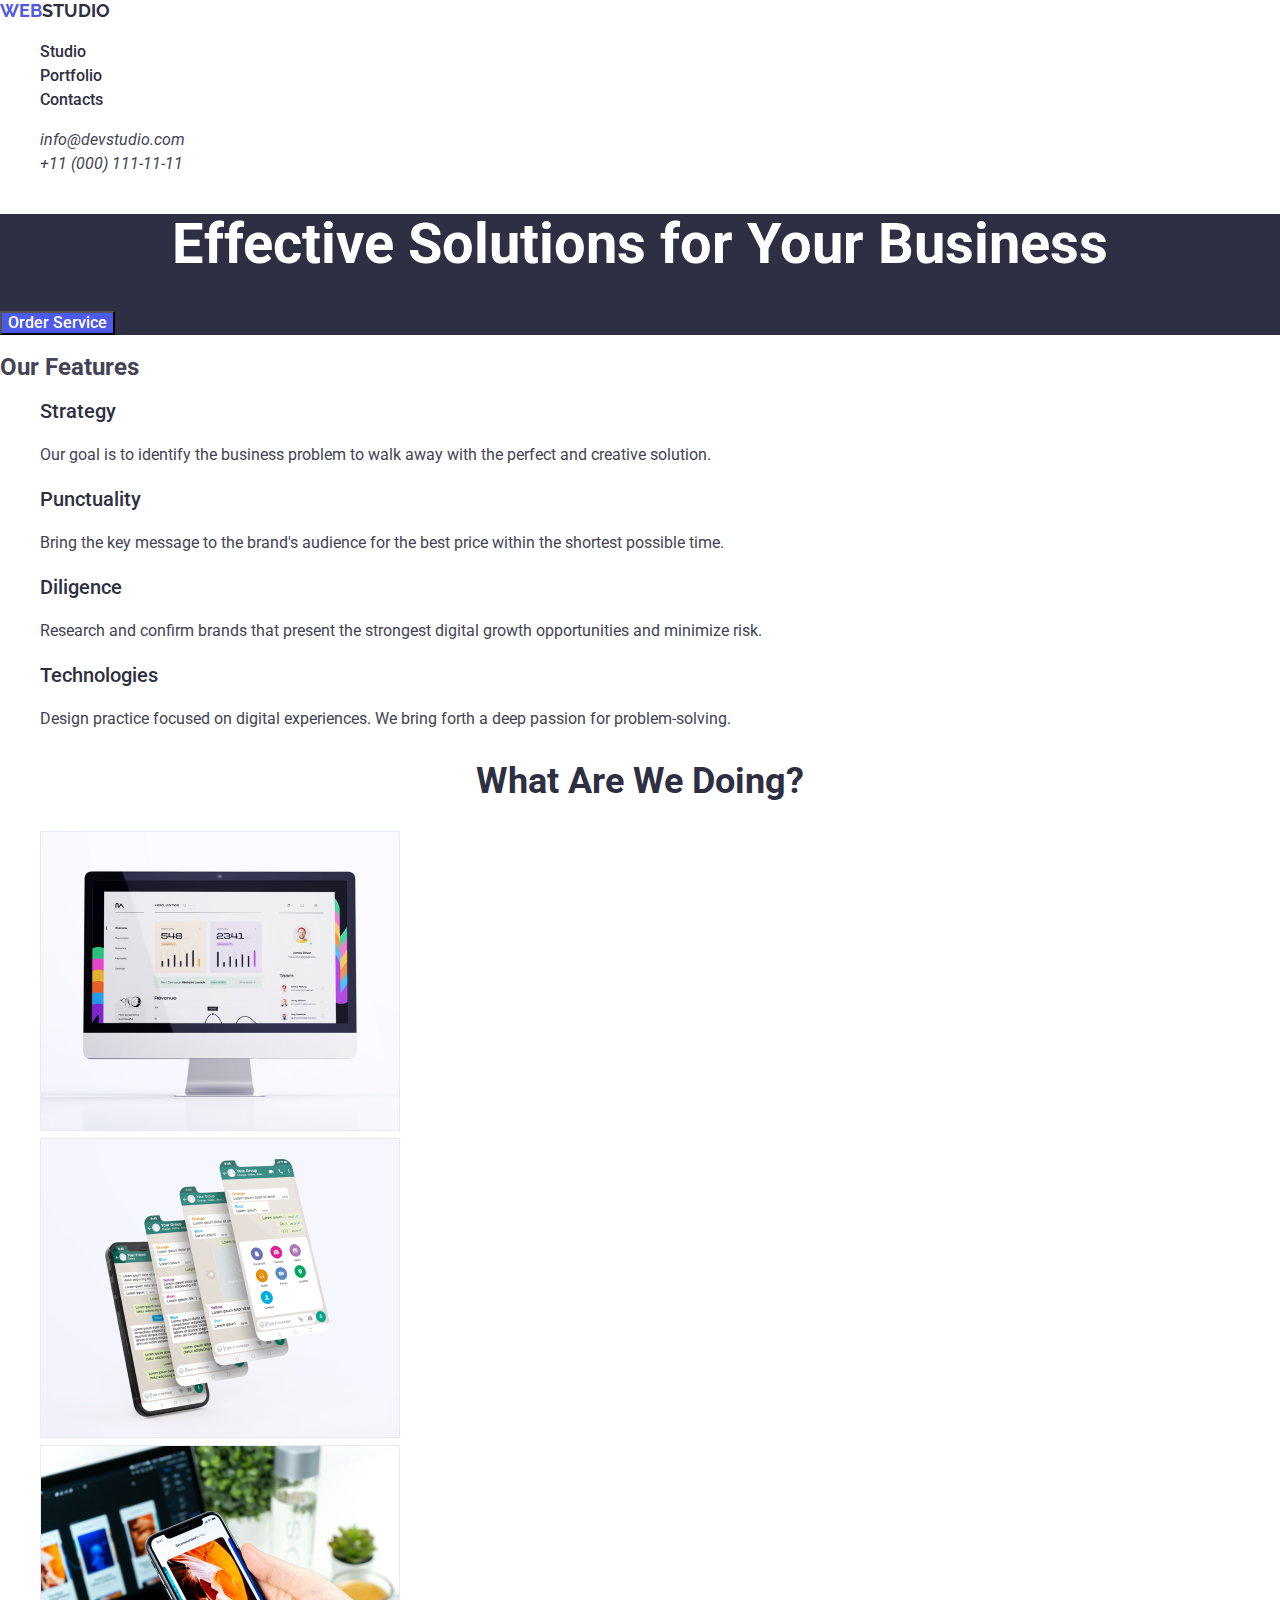
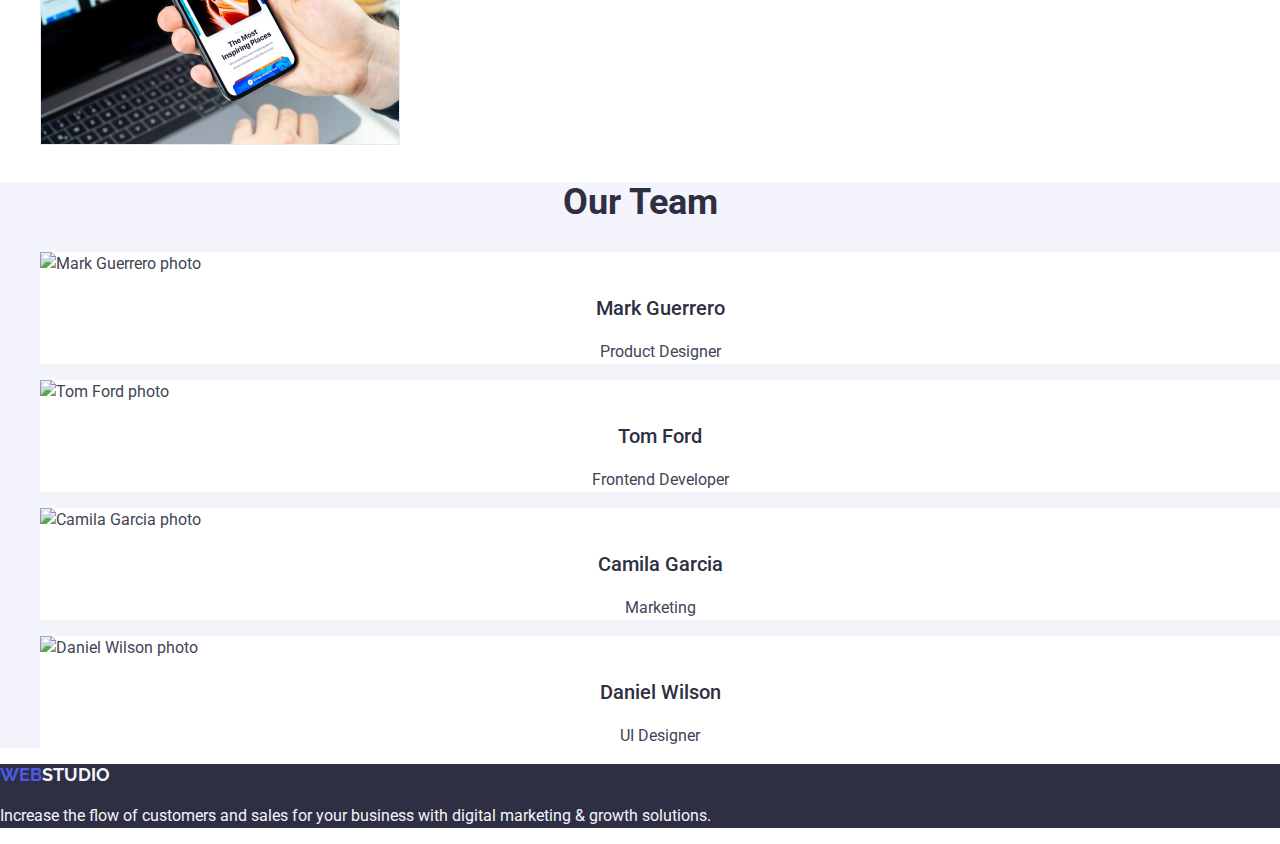
==== index.html @ 9637d83c "header edited" ====
<!DOCTYPE html>
<html lang="en">
  <head>
    <meta charset="UTF-8" />
    <meta name="viewport" content="width=device-width, initial-scale=1.0" />
    <meta name="description" content="Web studio" />
    <title>Web Studio</title>
    <link
      rel="stylesheet"
      href="https://cdnjs.cloudflare.com/ajax/libs/modern-normalize/2.0.0/modern-normalize.min.css"
    />
    <link rel="stylesheet" href="./css/styles.css" />
    <link rel="preconnect" href="https://fonts.googleapis.com" />
    <link rel="preconnect" href="https://fonts.gstatic.com" crossorigin />
    <link
      href="https://fonts.googleapis.com/css2?family=Raleway:wght@800&family=Roboto:wght@400;500;700;900&display=swap"
      rel="stylesheet"
    />
  </head>

  <body>
    <header class="header">
      <div class="container container-nav">
        <nav class="header-menu">
          <a class="logo" href="./index.html"
            ><span class="logo-web">Web</span
            ><span class="logo-studio">Studio</span></a
          >
          <ul class="nav">
            <li><a class="nav-link" href="index.html">Studio</a></li>
            <li><a class="nav-link" href="portfolio.html">Portfolio</a></li>
            <li><a class="nav-link" href="#contacts">Contacts</a></li>
          </ul>
        </nav>

        <address>
          <ul class="address">
            <li>
              <a class="address-link" href="mailto:info@devstudio.com"
                >info@devstudio.com</a
              >
            </li>
            <li>
              <a class="address-link" href="tel:+110001111111"
                >+11 (000) 111-11-11</a
              >
            </li>
          </ul>
        </address>
      </div>
    </header>

    <main>
      <section class="hero-section">
        <div class="container">
          <h1 class="title" id="studio">
            Effective Solutions for Your Business
          </h1>
          <button class="button" type="button">Order Service</button>
        </div>
      </section>

      <section class="features">
        <div class="container">
          <h2 class="visually-hidden">Our Features</h2>
          <ul>
            <li>
              <h3 class="text-title">Strategy</h3>
              <p class="text">
                Our goal is to identify the business problem to walk away with
                the perfect and creative solution.
              </p>
            </li>
            <li>
              <h3 class="text-title">Punctuality</h3>
              <p class="text">
                Bring the key message to the brand's audience for the best price
                within the shortest possible time.
              </p>
            </li>
            <li>
              <h3 class="text-title">Diligence</h3>
              <p class="text">
                Research and confirm brands that present the strongest digital
                growth opportunities and minimize risk.
              </p>
            </li>
            <li>
              <h3 class="text-title">Technologies</h3>
              <p class="text">
                Design practice focused on digital experiences. We bring forth a
                deep passion for problem-solving.
              </p>
            </li>
          </ul>
        </div>
      </section>

      <section>
        <div class="container">
          <h2 class="section-title" id="portfolio">What Are We Doing?</h2>
          <ul>
            <li>
              <img
                src="./images/section2/img1.jpg"
                alt="Computer with example of our work"
                width="360"
                height="300"
              />
            </li>
            <li>
              <img
                src="./images/section2/img2.jpg"
                alt="Phones with screenshots of conversations"
                width="360"
                height="300"
              />
            </li>
            <li>
              <img
                src="./images/section2/img3.jpg"
                alt="How the website looks on your mobile phone"
                width="360"
                height="300"
              />
            </li>
          </ul>
        </div>
      </section>

      <section class="id-section">
        <div class="container">
          <h2 class="section-title" id="contacts">Our Team</h2>
          <ul>
            <li class="team-card">
              <img
                src="./images/team/img.jpg"
                alt="Mark Guerrero photo"
                width="264"
                height="260"
              />
              <h3 class="text-title">Mark Guerrero</h3>
              <p class="text">Product Designer</p>
            </li>

            <li class="team-card">
              <img
                src="./images/team/img(1).jpg"
                alt="Tom Ford photo"
                width="264"
                height="260"
              />
              <h3 class="text-title">Tom Ford</h3>
              <p class="text">Frontend Developer</p>
            </li>

            <li class="team-card">
              <img
                src="./images/team/img(2).jpg"
                alt="Camila Garcia photo"
                width="264"
                height="260"
              />
              <h3 class="text-title">Camila Garcia</h3>
              <p class="text">Marketing</p>
            </li>

            <li class="team-card">
              <img
                src="./images/team/img(3).jpg"
                alt="Daniel Wilson photo"
                width="264"
                height="260"
              />
              <h3 class="text-title">Daniel Wilson</h3>
              <p class="text">UI Designer</p>
            </li>
          </ul>
        </div>
      </section>
    </main>

    <footer class="footer">
      <div class="container">
        <a class="logo" href="./index.html"
          ><span class="logo-web">Web</span
          ><span class="logo-studio">Studio</span></a
        >
        <p class="footer-text">
          Increase the flow of customers and sales for your business with
          digital marketing & growth solutions.
        </p>
      </div>
    </footer>
  </body>
</html>
---- css/styles.css ----
:root {
  --primary-brand: #4d5ae5;
  --pressed-state: #404bbf;
  --dark: #2e2f42;
  --success: #31d0aa;
  --body-text: #434455;
  --subtle-text: #8e8f99;
  --accent: #e7e9fc;
  --light: #f4f4fd;
  --white: #ffffff;
  --modal-background: #fcfcfc;
}

body {
  font-family: "Roboto", "Raleway", sans-serif;
  color: var(--body-text);
  background-color: var(--white);
  font-size: 16px;
  font-weight: 400;
  line-height: 24px;
  letter-spacing: 2%;
}

ul {
  list-style: none;
}

a {
  text-decoration: none;
}

.logo {
  font-family: "Raleway", sans-serif;
  font-weight: 700;
  text-decoration: none;
  text-transform: uppercase;
  font-size: 18px;
  line-height: 21px;
  letter-spacing: 3%;
  text-align: left;
}
.logo-web {
  color: var(--primary-brand);
}
.header .logo-studio {
  color: var(--dark);
}
.header .nav-link {
  font-weight: 500;
  text-align: left;
  color: var(--dark);
}

.nav-link:active {
  color: var(--pressed-state);
  text-decoration: underline;
}

.nav-link:hover,
.nav-link:focus {
  color: var(--pressed-state);
  text-decoration: underline;
}

.address-link {
  color: inherit;
}

.address-link:active {
  color: var(--pressed-state);
  text-decoration: underline;
}

.address-link:hover,
.address-link:focus {
  color: var(--pressed-state);
  text-decoration: underline;
}

.hero-section {
  background-color: var(--dark);
}

.hero-section .title {
  font-weight: 700;
  font-size: 56px;
  line-height: 60px;
  color: var(--white);
  text-align: center;
}

.hero-section .button {
  font-family: inherit;
  font-weight: 500;
  letter-spacing: 4%;
  cursor: pointer;
  text-align: center;
  color: var(--white);
  background-color: var(--primary-brand);
}
.hero-section .button:hover,
.hero-section .button:focus {
  background-color: var(--pressed-state);
}

.text-title {
  font-weight: 500;
  font-size: 20px;
  color: var(--dark);
}

.text {
  color: var(--body-text);
}
.features .text-title {
  text-align: left;
}
.features .text {
  text-align: left;
}

.section-title {
  color: var(--dark);
  font-weight: 700;
  font-size: 36px;
  line-height: 40px;
  text-align: center;
}

.id-section {
  background-color: var(--light);
}

.team-card {
  background-color: var(--white);
}

.team-card .text-title {
  text-align: center;
}
.team-card .text {
  text-align: center;
}

.footer {
  background-color: var(--dark);
}

.footer .logo-studio {
  color: var(--light);
}

.footer-text {
  text-align: left;
  color: var(--light);
}

.filter-button {
  font-family: inherit;
  font-weight: 500;
  color: var(--primary-brand);
  background-color: var(--light);
  letter-spacing: 4%;
  text-align: center;
  cursor: pointer;
}

.filter-button:active {
  color: var(--white);
  background-color: var(--pressed-state);
}

.filter-button:focus,
.filter-button:hover {
  color: var(--white);
  background-color: var(--pressed-state);
}

.project-card .text-title,
.project-card .text {
  text-align: left;
}
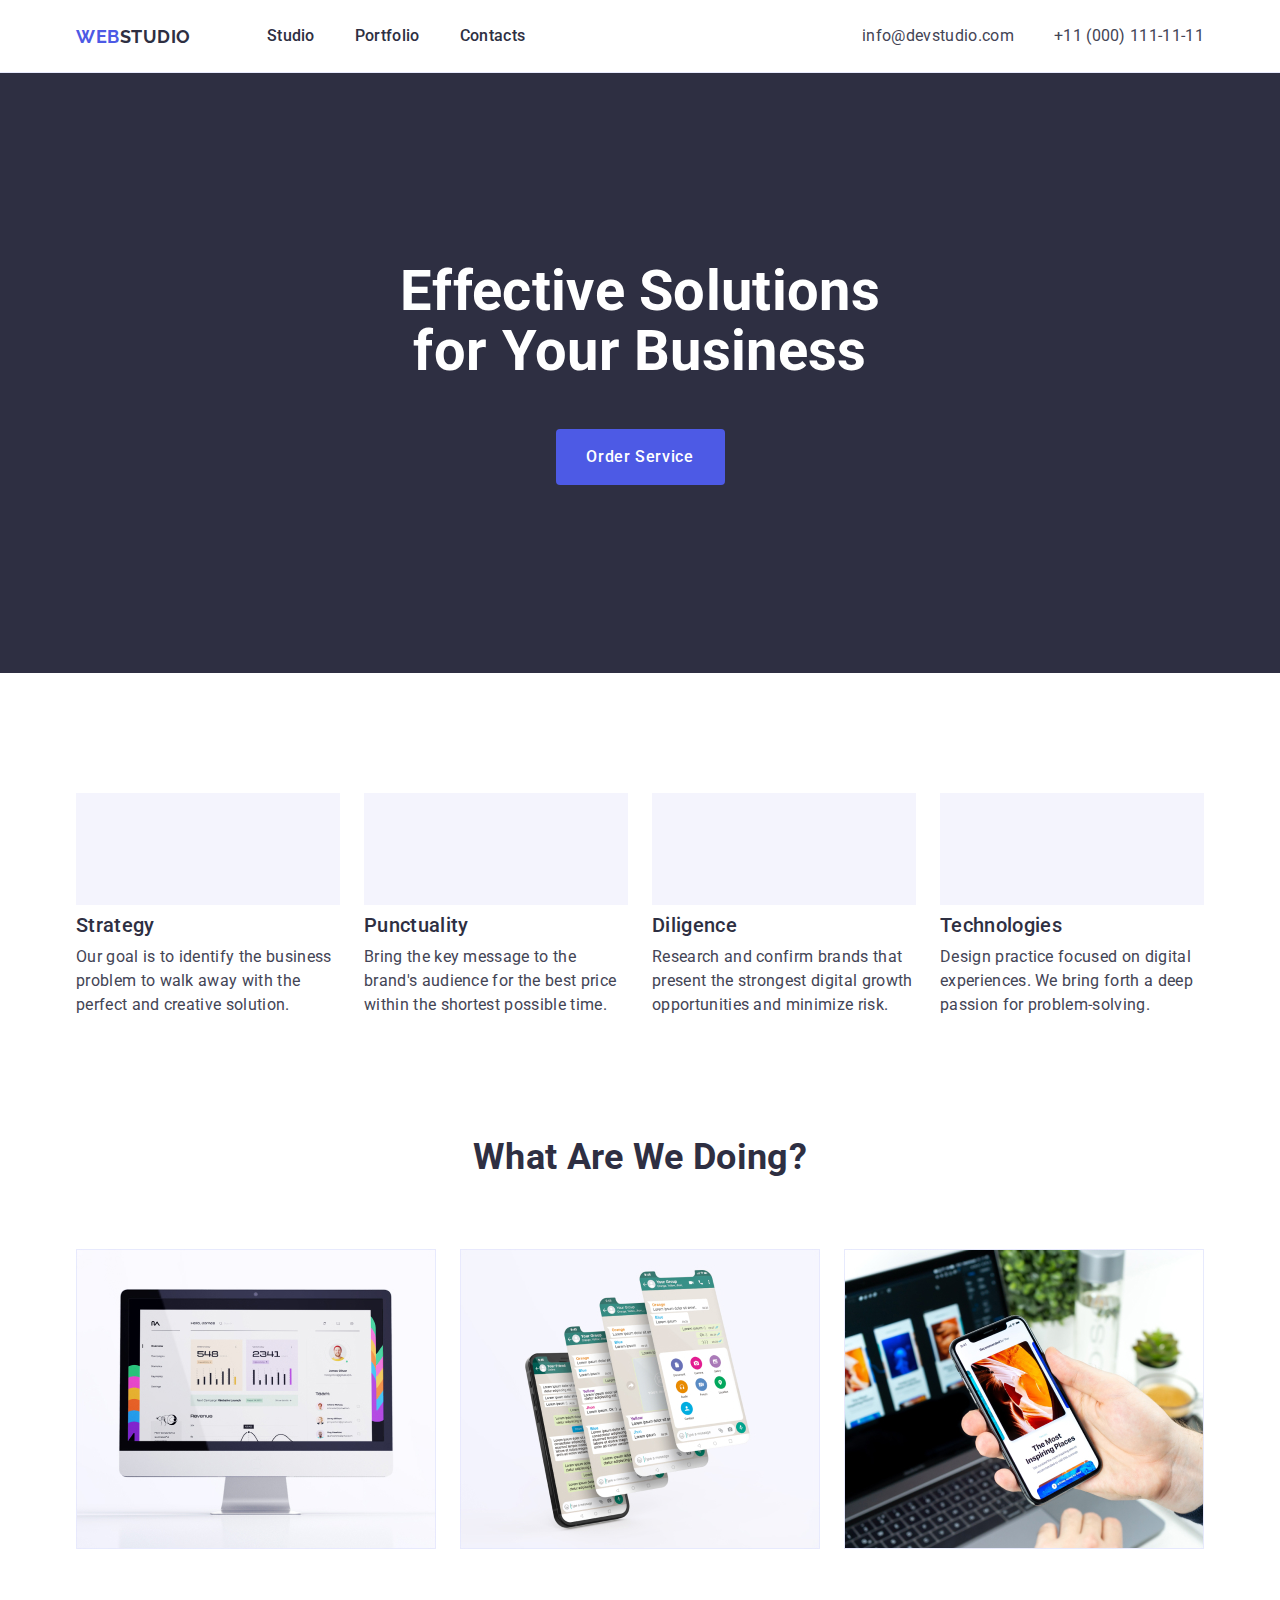
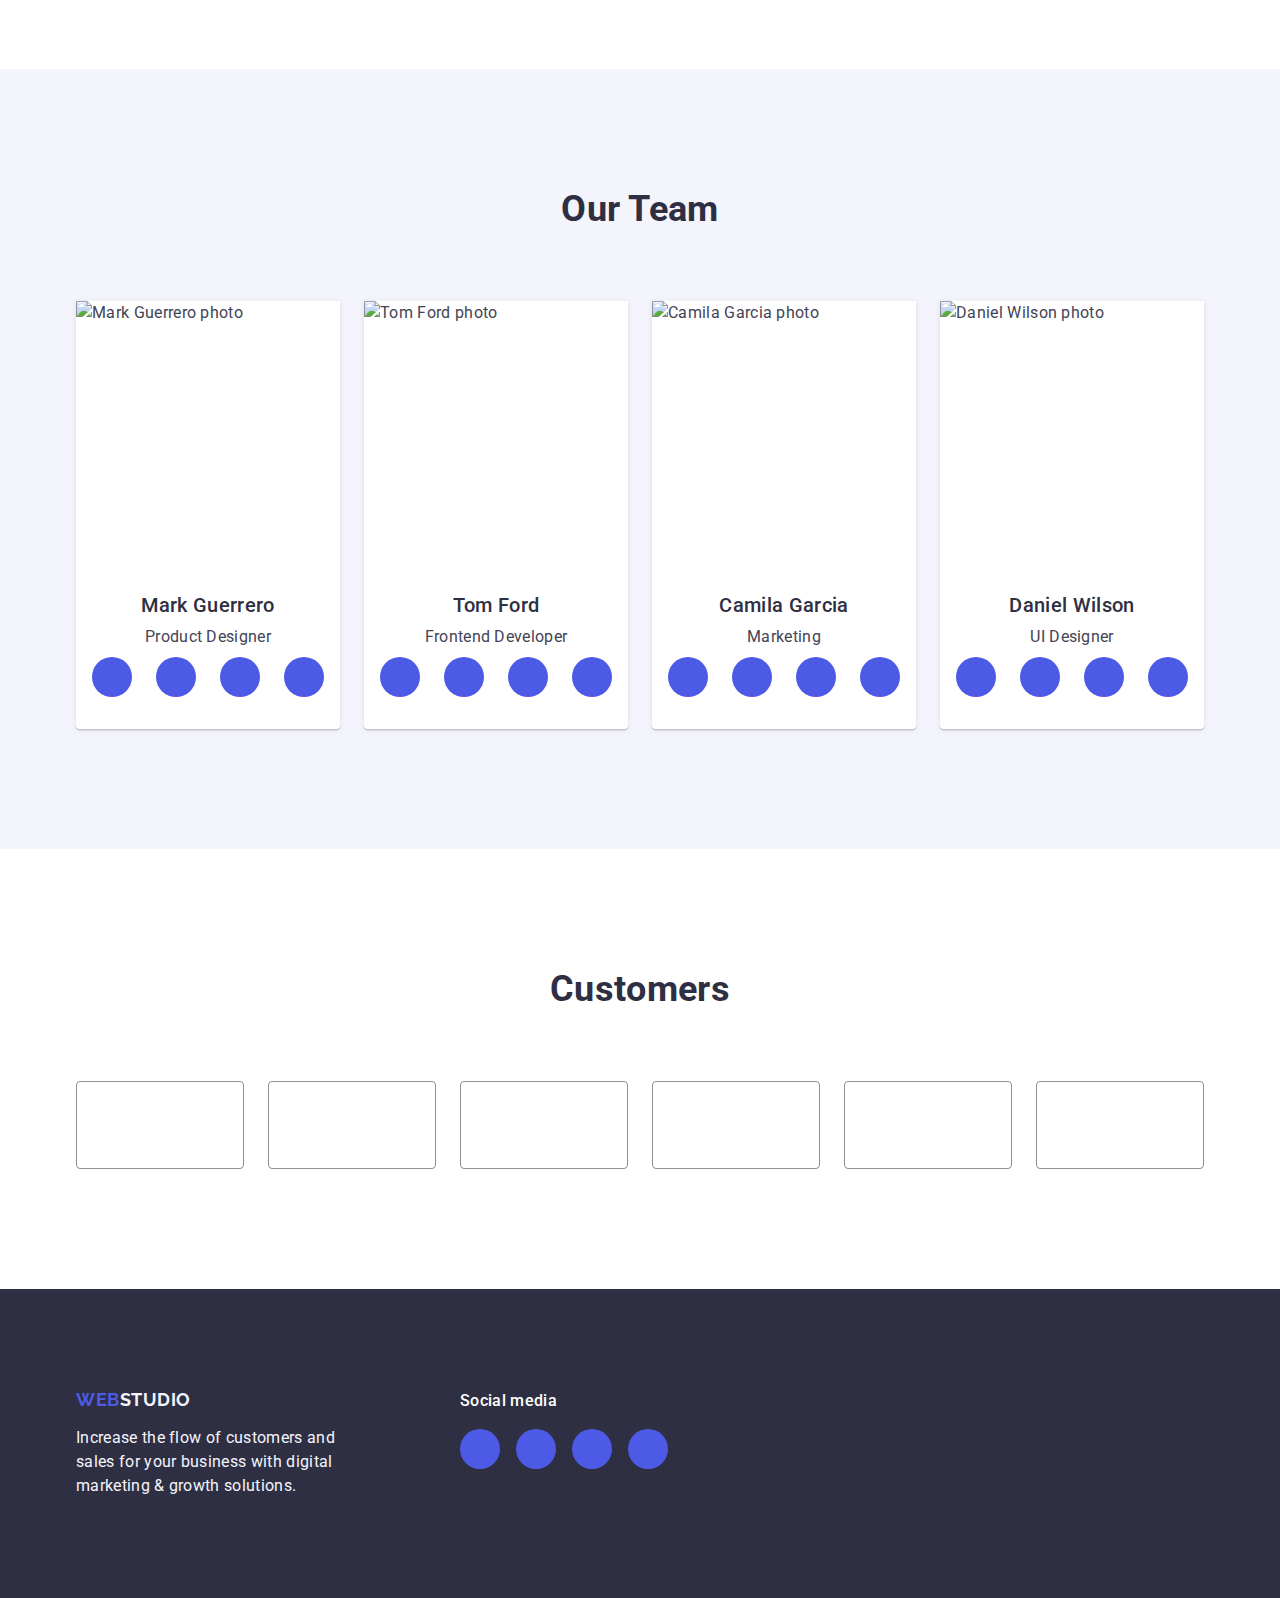
==== commit 6b4b2455: "customers section" ====
--- a/index.html
+++ b/index.html
@@ -63,29 +63,49 @@
       <section class="features">
         <div class="container">
           <h2 class="visually-hidden">Our Features</h2>
-          <ul>
-            <li>
+          <ul class="features-list">
+            <li class="features-item">
+              <div class="features-wrapper">
+                <svg class="features-icons" width="64" height="64">
+                  <use href="./images/icons.svg#icon-antenna"></use>
+                </svg>
+              </div>
               <h3 class="text-title">Strategy</h3>
               <p class="text">
                 Our goal is to identify the business problem to walk away with
                 the perfect and creative solution.
               </p>
             </li>
-            <li>
+            <li class="features-item">
+              <div class="features-wrapper">
+                <svg class="features-icons" width="64" height="64">
+                  <use href="./images/icons.svg#icon-astronaut"></use>
+                </svg>
+              </div>
               <h3 class="text-title">Punctuality</h3>
               <p class="text">
                 Bring the key message to the brand's audience for the best price
                 within the shortest possible time.
               </p>
             </li>
-            <li>
+            <li class="features-item">
+              <div class="features-wrapper">
+                <svg class="features-icons" width="64" height="64">
+                  <use href="./images/icons.svg#icon-clock"></use>
+                </svg>
+              </div>
               <h3 class="text-title">Diligence</h3>
               <p class="text">
                 Research and confirm brands that present the strongest digital
                 growth opportunities and minimize risk.
               </p>
             </li>
-            <li>
+            <li class="features-item">
+              <div class="features-wrapper">
+                <svg class="features-icons" width="64" height="64">
+                  <use href="./images/icons.svg#icon-diagram"></use>
+                </svg>
+              </div>
               <h3 class="text-title">Technologies</h3>
               <p class="text">
                 Design practice focused on digital experiences. We bring forth a
@@ -96,10 +116,10 @@
         </div>
       </section>
 
-      <section>
+      <section class="works-section">
         <div class="container">
-          <h2 class="section-title" id="portfolio">What Are We Doing?</h2>
-          <ul>
+          <h2 class="section-title">What Are We Doing?</h2>
+          <ul class="works-list">
             <li>
               <img
                 src="./images/section2/img1.jpg"
@@ -131,7 +151,7 @@
       <section class="id-section">
         <div class="container">
           <h2 class="section-title" id="contacts">Our Team</h2>
-          <ul>
+          <ul class="team-list">
             <li class="team-card">
               <img
                 src="./images/team/img.jpg"
@@ -139,8 +159,64 @@
                 width="264"
                 height="260"
               />
-              <h3 class="text-title">Mark Guerrero</h3>
-              <p class="text">Product Designer</p>
+              <div class="card-text">
+                <h3 class="text-title">Mark Guerrero</h3>
+                <p class="text">Product Designer</p>
+                <ul class="team-list-icons">
+                  <li>
+                    <a
+                      class="team-links"
+                      href="https://instagram.com"
+                      target="_blank"
+                      rel="noopener noreferrer"
+                      aria-label="Link to instagram.com"
+                    >
+                      <svg class="team-icons" width="16" height="16">
+                        <use href="./images/icons.svg#icon-instagram"></use>
+                      </svg>
+                    </a>
+                  </li>
+                  <li>
+                    <a
+                      class="team-links"
+                      href="https://twitter.com"
+                      target="_blank"
+                      rel="noopener noreferrer"
+                      aria-label="Link to twitter.com"
+                    >
+                      <svg class="team-icons" width="16" height="16">
+                        <use href="./images/icons.svg#icon-twitter"></use>
+                      </svg>
+                    </a>
+                  </li>
+                  <li>
+                    <a
+                      class="team-links"
+                      href="https://facebook.com"
+                      target="_blank"
+                      rel="noopener noreferrer"
+                      aria-label="Link to facebook.com"
+                    >
+                      <svg class="team-icons" width="16" height="16">
+                        <use href="./images/icons.svg#icon-facebook"></use>
+                      </svg>
+                    </a>
+                  </li>
+                  <li>
+                    <a
+                      class="team-links"
+                      href="https://www.linkedin.com"
+                      target="_blank"
+                      rel="noopener noreferrer"
+                      aria-label="Link to linkedin.com"
+                    >
+                      <svg class="team-icons" width="16" height="16">
+                        <use href="./images/icons.svg#icon-linkedin"></use>
+                      </svg>
+                    </a>
+                  </li>
+                </ul>
+              </div>
             </li>
 
             <li class="team-card">
@@ -150,8 +226,64 @@
                 width="264"
                 height="260"
               />
-              <h3 class="text-title">Tom Ford</h3>
-              <p class="text">Frontend Developer</p>
+              <div class="card-text">
+                <h3 class="text-title">Tom Ford</h3>
+                <p class="text">Frontend Developer</p>
+                <ul class="team-list-icons">
+                  <li>
+                    <a
+                      class="team-links"
+                      href="https://instagram.com"
+                      target="_blank"
+                      rel="noopener noreferrer"
+                      aria-label="Link to instagram.com"
+                    >
+                      <svg class="team-icons" width="16" height="16">
+                        <use href="./images/icons.svg#icon-instagram"></use>
+                      </svg>
+                    </a>
+                  </li>
+                  <li>
+                    <a
+                      class="team-links"
+                      href="https://twitter.com"
+                      target="_blank"
+                      rel="noopener noreferrer"
+                      aria-label="Link to twitter.com"
+                    >
+                      <svg class="team-icons" width="16" height="16">
+                        <use href="./images/icons.svg#icon-twitter"></use>
+                      </svg>
+                    </a>
+                  </li>
+                  <li>
+                    <a
+                      class="team-links"
+                      href="https://facebook.com"
+                      target="_blank"
+                      rel="noopener noreferrer"
+                      aria-label="Link to facebook.com"
+                    >
+                      <svg class="team-icons" width="16" height="16">
+                        <use href="./images/icons.svg#icon-facebook"></use>
+                      </svg>
+                    </a>
+                  </li>
+                  <li>
+                    <a
+                      class="team-links"
+                      href="https://www.linkedin.com"
+                      target="_blank"
+                      rel="noopener noreferrer"
+                      aria-label="Link to linkedin.com"
+                    >
+                      <svg class="team-icons" width="16" height="16">
+                        <use href="./images/icons.svg#icon-linkedin"></use>
+                      </svg>
+                    </a>
+                  </li>
+                </ul>
+              </div>
             </li>
 
             <li class="team-card">
@@ -161,8 +293,64 @@
                 width="264"
                 height="260"
               />
-              <h3 class="text-title">Camila Garcia</h3>
-              <p class="text">Marketing</p>
+              <div class="card-text">
+                <h3 class="text-title">Camila Garcia</h3>
+                <p class="text">Marketing</p>
+                <ul class="team-list-icons">
+                  <li>
+                    <a
+                      class="team-links"
+                      href="https://instagram.com"
+                      target="_blank"
+                      rel="noopener noreferrer"
+                      aria-label="Link to instagram.com"
+                    >
+                      <svg class="team-icons" width="16" height="16">
+                        <use href="./images/icons.svg#icon-instagram"></use>
+                      </svg>
+                    </a>
+                  </li>
+                  <li>
+                    <a
+                      class="team-links"
+                      href="https://twitter.com"
+                      target="_blank"
+                      rel="noopener noreferrer"
+                      aria-label="Link to twitter.com"
+                    >
+                      <svg class="team-icons" width="16" height="16">
+                        <use href="./images/icons.svg#icon-twitter"></use>
+                      </svg>
+                    </a>
+                  </li>
+                  <li>
+                    <a
+                      class="team-links"
+                      href="https://facebook.com"
+                      target="_blank"
+                      rel="noopener noreferrer"
+                      aria-label="Link to facebook.com"
+                    >
+                      <svg class="team-icons" width="16" height="16">
+                        <use href="./images/icons.svg#icon-facebook"></use>
+                      </svg>
+                    </a>
+                  </li>
+                  <li>
+                    <a
+                      class="team-links"
+                      href="https://www.linkedin.com"
+                      target="_blank"
+                      rel="noopener noreferrer"
+                      aria-label="Link to linkedin.com"
+                    >
+                      <svg class="team-icons" width="16" height="16">
+                        <use href="./images/icons.svg#icon-linkedin"></use>
+                      </svg>
+                    </a>
+                  </li>
+                </ul>
+              </div>
             </li>
 
             <li class="team-card">
@@ -172,8 +360,114 @@
                 width="264"
                 height="260"
               />
-              <h3 class="text-title">Daniel Wilson</h3>
-              <p class="text">UI Designer</p>
+              <div class="card-text">
+                <h3 class="text-title">Daniel Wilson</h3>
+                <p class="text">UI Designer</p>
+                <ul class="team-list-icons">
+                  <li>
+                    <a
+                      class="team-links"
+                      href="https://instagram.com"
+                      target="_blank"
+                      rel="noopener noreferrer"
+                      aria-label="Link to instagram.com"
+                    >
+                      <svg class="team-icons" width="16" height="16">
+                        <use href="./images/icons.svg#icon-instagram"></use>
+                      </svg>
+                    </a>
+                  </li>
+                  <li>
+                    <a
+                      class="team-links"
+                      href="https://twitter.com"
+                      target="_blank"
+                      rel="noopener noreferrer"
+                      aria-label="Link to twitter.com"
+                    >
+                      <svg class="team-icons" width="16" height="16">
+                        <use href="./images/icons.svg#icon-twitter"></use>
+                      </svg>
+                    </a>
+                  </li>
+                  <li>
+                    <a
+                      class="team-links"
+                      href="https://facebook.com"
+                      target="_blank"
+                      rel="noopener noreferrer"
+                      aria-label="Link to facebook.com"
+                    >
+                      <svg class="team-icons" width="16" height="16">
+                        <use href="./images/icons.svg#icon-facebook"></use>
+                      </svg>
+                    </a>
+                  </li>
+                  <li>
+                    <a
+                      class="team-links"
+                      href="https://www.linkedin.com"
+                      target="_blank"
+                      rel="noopener noreferrer"
+                      aria-label="Link to linkedin.com"
+                    >
+                      <svg class="team-icons" width="16" height="16">
+                        <use href="./images/icons.svg#icon-linkedin"></use>
+                      </svg>
+                    </a>
+                  </li>
+                </ul>
+              </div>
+            </li>
+          </ul>
+        </div>
+      </section>
+
+      <section class="customers">
+        <div class="container">
+          <h2 class="customers-title">Customers</h2>
+          <ul class="customers-list">
+            <li>
+              <a class="customers-wrapper" href="">
+                <svg class="customers-icons" width="104" height="56">
+                  <use href="./images/icons.svg#icon-Logo"></use>
+                </svg>
+              </a>
+            </li>
+            <li>
+              <a class="customers-wrapper" href="">
+                <svg class="customers-icons" width="104" height="56">
+                  <use href="./images/icons.svg#icon-Logo-1"></use>
+                </svg>
+              </a>
+            </li>
+            <li>
+              <a class="customers-wrapper" href="">
+                <svg class="customers-icons" width="104" height="56">
+                  <use href="./images/icons.svg#icon-Logo-2"></use>
+                </svg>
+              </a>
+            </li>
+            <li>
+              <a class="customers-wrapper" href="">
+                <svg class="customers-icons" width="104" height="56">
+                  <use href="./images/icons.svg#icon-Logo-3"></use>
+                </svg>
+              </a>
+            </li>
+            <li>
+              <a class="customers-wrapper" href="">
+                <svg class="customers-icons" width="104" height="56">
+                  <use href="./images/icons.svg#icon-Logo-4"></use>
+                </svg>
+              </a>
+            </li>
+            <li>
+              <a class="customers-wrapper" href="">
+                <svg class="customers-icons" width="104" height="56">
+                  <use href="./images/icons.svg#icon-Logo-5"></use>
+                </svg>
+              </a>
             </li>
           </ul>
         </div>
@@ -182,14 +476,73 @@
 
     <footer class="footer">
       <div class="container">
-        <a class="logo" href="./index.html"
-          ><span class="logo-web">Web</span
-          ><span class="logo-studio">Studio</span></a
-        >
-        <p class="footer-text">
-          Increase the flow of customers and sales for your business with
-          digital marketing & growth solutions.
-        </p>
+        <div class="footer-logo-part">
+          <a class="logo" href="./index.html"
+            ><span class="logo-web">Web</span
+            ><span class="logo-studio">Studio</span></a
+          >
+          <p class="footer-text">
+            Increase the flow of customers and sales for your business with
+            digital marketing & growth solutions.
+          </p>
+        </div>
+        <div class="footer-socials">
+          <p>Social media</p>
+          <ul class="footer-list-icons">
+            <li>
+              <a
+                class="footer-link"
+                href="https://instagram.com"
+                target="_blank"
+                rel="noopener noreferrer"
+                aria-label="Link to instagram.com"
+              >
+                <svg class="footer-icons" width="24" height="24">
+                  <use href="./images/icons.svg#icon-instagram"></use>
+                </svg>
+              </a>
+            </li>
+            <li>
+              <a
+                class="footer-link"
+                href="https://twitter.com"
+                target="_blank"
+                rel="noopener noreferrer"
+                aria-label="Link to twitter.com"
+              >
+                <svg class="footer-icons" width="24" height="24">
+                  <use href="./images/icons.svg#icon-twitter"></use>
+                </svg>
+              </a>
+            </li>
+            <li>
+              <a
+                class="footer-link"
+                href="https://facebook.com"
+                target="_blank"
+                rel="noopener noreferrer"
+                aria-label="Link to facebook.com"
+              >
+                <svg class="footer-icons" width="24" height="24">
+                  <use href="./images/icons.svg#icon-facebook"></use>
+                </svg>
+              </a>
+            </li>
+            <li>
+              <a
+                class="footer-link"
+                href="https://www.linkedin.com"
+                target="_blank"
+                rel="noopener noreferrer"
+                aria-label="Link to linkedin.com"
+              >
+                <svg class="footer-icons" width="24" height="24">
+                  <use href="./images/icons.svg#icon-linkedin"></use>
+                </svg>
+              </a>
+            </li>
+          </ul>
+        </div>
       </div>
     </footer>
   </body>
--- a/css/styles.css
+++ b/css/styles.css
@@ -18,15 +18,65 @@
   font-size: 16px;
   font-weight: 400;
   line-height: 24px;
-  letter-spacing: 2%;
+  letter-spacing: 0.02em;
 }
 
 ul {
   list-style: none;
+  margin: 0;
+  padding: 0;
+}
+
+h1,
+h2,
+h3,
+h4,
+h5,
+h6,
+p {
+  margin: 0;
 }
 
 a {
   text-decoration: none;
+}
+
+img {
+  display: block;
+  max-width: 100%;
+  height: auto;
+}
+
+.container {
+  max-width: 1158px;
+  padding-left: 15px;
+  padding-right: 15px;
+  margin-left: auto;
+  margin-right: auto;
+}
+
+.visually-hidden {
+  position: absolute;
+  width: 1px;
+  height: 1px;
+  margin: -1px;
+  border: 0;
+  padding: 0;
+  white-space: nowrap;
+  clip-path: inset(100%);
+  clip: rect(0 0 0 0);
+  overflow: hidden;
+}
+
+.header {
+  border-bottom: 1px solid #e7e9fc;
+}
+
+.header .logo {
+  display: flex;
+  align-items: center;
+  flex-basis: 115px;
+  margin-right: 76px;
 }
 
 .logo {
@@ -36,19 +86,35 @@
   text-transform: uppercase;
   font-size: 18px;
   line-height: 21px;
-  letter-spacing: 3%;
+  letter-spacing: 0.03em;
   text-align: left;
 }
+
 .logo-web {
   color: var(--primary-brand);
 }
+
 .header .logo-studio {
   color: var(--dark);
 }
+
+.header-menu {
+  display: flex;
+}
+
+.header .nav {
+  display: flex;
+  justify-content: space-between;
+  align-items: center;
+  gap: 40px;
+}
+
 .header .nav-link {
   font-weight: 500;
   text-align: left;
   color: var(--dark);
+  padding-top: 24px;
+  padding-bottom: 24px;
 }
 
 .nav-link:active {
@@ -62,8 +128,16 @@
   text-decoration: underline;
 }
 
+.address {
+  display: flex;
+  gap: 40px;
+  align-items: center;
+  padding-top: 24px;
+  padding-bottom: 24px;
+}
 .address-link {
   color: inherit;
+  font-style: normal;
 }
 
 .address-link:active {
@@ -77,8 +151,21 @@
   text-decoration: underline;
 }
 
+.container-nav {
+  display: flex;
+  justify-content: space-between;
+  align-items: center;
+}
+
 .hero-section {
   background-color: var(--dark);
+  background-image: linear-gradient(
+      rgba(46, 47, 66, 0.7),
+      rgba(46, 47, 66, 0.7)
+    ),
+    url(/images/hero-bg.jpg);
+  padding-top: 188px;
+  padding-bottom: 188px;
 }
 
 .hero-section .title {
@@ -87,20 +174,55 @@
   line-height: 60px;
   color: var(--white);
   text-align: center;
+  max-width: 496px;
+  margin-bottom: 48px;
+  margin-left: auto;
+  margin-right: auto;
+  align-items: center;
 }
 
 .hero-section .button {
+  display: block;
   font-family: inherit;
   font-weight: 500;
-  letter-spacing: 4%;
+  letter-spacing: 0.04em;
   cursor: pointer;
   text-align: center;
   color: var(--white);
   background-color: var(--primary-brand);
+  align-items: center;
+  min-width: 169px;
+  height: 56px;
+  border: none;
+  border-radius: 4px;
+  margin-left: auto;
+  margin-right: auto;
 }
 .hero-section .button:hover,
 .hero-section .button:focus {
   background-color: var(--pressed-state);
+}
+
+.features {
+  padding-top: 120px;
+  padding-bottom: 120px;
+}
+
+.features-list {
+  display: flex;
+  gap: 24px;
+  align-items: center;
+}
+
+.features-wrapper {
+  display: flex;
+  justify-content: center;
+  align-items: center;
+  height: 112px;
+  background-color: var(--light);
+}
+.features-item {
+  width: calc((100% - 72px) / 4);
 }
 
 .text-title {
@@ -109,14 +231,26 @@
   color: var(--dark);
 }
 
+.hero-section .text-title {
+  padding-bottom: 8px;
+}
+
 .text {
   color: var(--body-text);
 }
+
 .features .text-title {
   text-align: left;
-}
+  margin-top: 8px;
+  margin-bottom: 8px;
+}
+
 .features .text {
   text-align: left;
+}
+
+.works-section {
+  padding-bottom: 120px;
 }
 
 .section-title {
@@ -127,25 +261,155 @@
   text-align: center;
 }
 
+.works-list {
+  display: flex;
+  align-items: center;
+  gap: 24px;
+  margin-top: 72px;
+}
+
 .id-section {
   background-color: var(--light);
+  padding-top: 120px;
+  padding-bottom: 120px;
+}
+
+.id-section .section-title {
+  margin-bottom: 72px;
+}
+
+.team-list {
+  display: flex;
+  gap: 24px;
 }
 
 .team-card {
   background-color: var(--white);
+  border-radius: 0 0 4px 4px;
+  box-shadow: 0 2px 1px 0 rgba(46, 47, 66, 0.08),
+    0 1px 1px 0 rgba(46, 47, 66, 0.16), 0 1px 6px 0 rgba(46, 47, 66, 0.08);
+  align-items: center;
+  justify-content: center;
+  flex-direction: column;
+}
+
+.team-list-icons {
+  display: flex;
+  align-items: center;
+  justify-content: center;
+  gap: 24px;
+  margin-top: 8px;
+}
+
+.team-links {
+  display: flex;
+  align-items: center;
+  justify-content: center;
+  width: 40px;
+  height: 40px;
+  background-color: var(--primary-brand);
+  border-radius: 50%;
+}
+
+.team-links:hover,
+.team-links:focus {
+  transition-property: background-color;
+  transition-duration: 250ms;
+  transition-timing-function: cubic-bezier(0.4, 0, 0.2, 1);
+  background-color: var(--pressed-state);
+}
+
+.team-icons {
+  fill: var(--white);
 }
 
 .team-card .text-title {
   text-align: center;
+  margin-bottom: 8px;
 }
 .team-card .text {
   text-align: center;
+}
+
+.card-text {
+  padding-top: 32px;
+  padding-bottom: 32px;
+}
+
+.customers {
+  padding-bottom: 120px;
+}
+
+.customers-title {
+  color: var(--dark);
+  font-weight: 700;
+  font-size: 36px;
+  line-height: 1.11111;
+  text-transform: capitalize;
+  text-align: center;
+  padding-top: 120px;
+  margin-bottom: 72px;
+}
+
+.customers-list {
+  display: flex;
+  gap: 24px;
+}
+.customers-wrapper {
+  display: flex;
+  border: 1px solid var(--subtle-text);
+  border-radius: 4px;
+  padding: 16px 32px;
+  width: 168px;
+  height: 88px;
+}
+
+.customers-wrapper:hover,
+.customers-wrapper:focus {
+  transition-property: border-color;
+  transition-duration: 250ms;
+  transition-timing-function: cubic-bezier(0.4, 0, 0.2, 1);
+  border-color: var(--pressed-state);
+}
+
+.customers-wrapper:hover .customers-icons,
+.customers-wrapper:focus .customers-icons {
+  transition-property: fill;
+  transition-duration: 250ms;
+  transition-timing-function: cubic-bezier(0.4, 0, 0.2, 1);
+  fill: var(--pressed-state);
+}
+
+.customers-icons {
+  fill: var(--subtle-text);
+}
+
+.customers-icons:hover,
+.customers-icons:focus {
+  transition-property: fill;
+  transition-duration: 250ms;
+  transition-timing-function: cubic-bezier(0.4, 0, 0.2, 1);
+  fill: var(--pressed-state);
 }
 
 .footer {
   background-color: var(--dark);
-}
-
+  padding-top: 100px;
+  padding-bottom: 100px;
+}
+
+.footer .container {
+  display: flex;
+}
+.footer-logo-part {
+  max-width: 264px;
+  max-height: 112px;
+}
+
+.footer .logo {
+  display: inline-block;
+  margin-bottom: 16px;
+}
 .footer .logo-studio {
   color: var(--light);
 }
@@ -155,14 +419,70 @@
   color: var(--light);
 }
 
+.footer-socials {
+  margin-left: 120px;
+  max-width: 208px;
+}
+
+.footer-socials p {
+  font-weight: 500;
+  line-height: 1.5;
+  color: var(--white);
+}
+
+.footer-list-icons {
+  display: flex;
+  align-items: center;
+  justify-content: center;
+  gap: 16px;
+  margin-top: 16px;
+}
+
+.footer-link {
+  display: flex;
+  align-items: center;
+  justify-content: center;
+  width: 40px;
+  height: 40px;
+  background-color: var(--primary-brand);
+  border-radius: 50%;
+}
+
+.footer-link:hover,
+.footer-link:focus {
+  transition-property: background-color;
+  transition-duration: 250ms;
+  transition-timing-function: cubic-bezier(0.4, 0, 0.2, 1);
+  background-color: var(--success);
+}
+
+.footer-icons {
+  fill: var(--white);
+}
+
+.portfolio-page {
+  padding-top: 96px;
+  padding-bottom: 120px;
+}
+.portfolio-buttons {
+  display: flex;
+  justify-content: center;
+  gap: 24px;
+}
 .filter-button {
   font-family: inherit;
   font-weight: 500;
   color: var(--primary-brand);
   background-color: var(--light);
-  letter-spacing: 4%;
+  letter-spacing: 0.04em;
   text-align: center;
   cursor: pointer;
+  line-height: 24px;
+  border: 1px solid #e7e9fc;
+  border-radius: 4px;
+  padding: 12px 24px;
+  box-shadow: 0 2px 2px 0 rgba(0, 0, 0, 0.12), 0 2px 1px 0 rgba(0, 0, 0, 0.08),
+    0 3px 1px 0 rgba(0, 0, 0, 0.1);
 }
 
 .filter-button:active {
@@ -176,7 +496,29 @@
   background-color: var(--pressed-state);
 }
 
+.portfolio-list {
+  display: flex;
+  flex-wrap: wrap;
+  row-gap: 48px;
+  column-gap: 24px;
+  margin-top: 72px;
+}
 .project-card .text-title,
 .project-card .text {
   text-align: left;
 }
+
+.project-card {
+  flex-basis: calc(100% - 24 * 3 / 3);
+}
+
+.project-card .text-title {
+  margin-bottom: 8px;
+}
+
+.project-text {
+  padding: 32px 16px 32px 16px;
+  border-bottom: 1px solid #e7e9fc;
+  border-right: 1px solid #e7e9fc;
+  border-left: 1px solid #e7e9fc;
+}
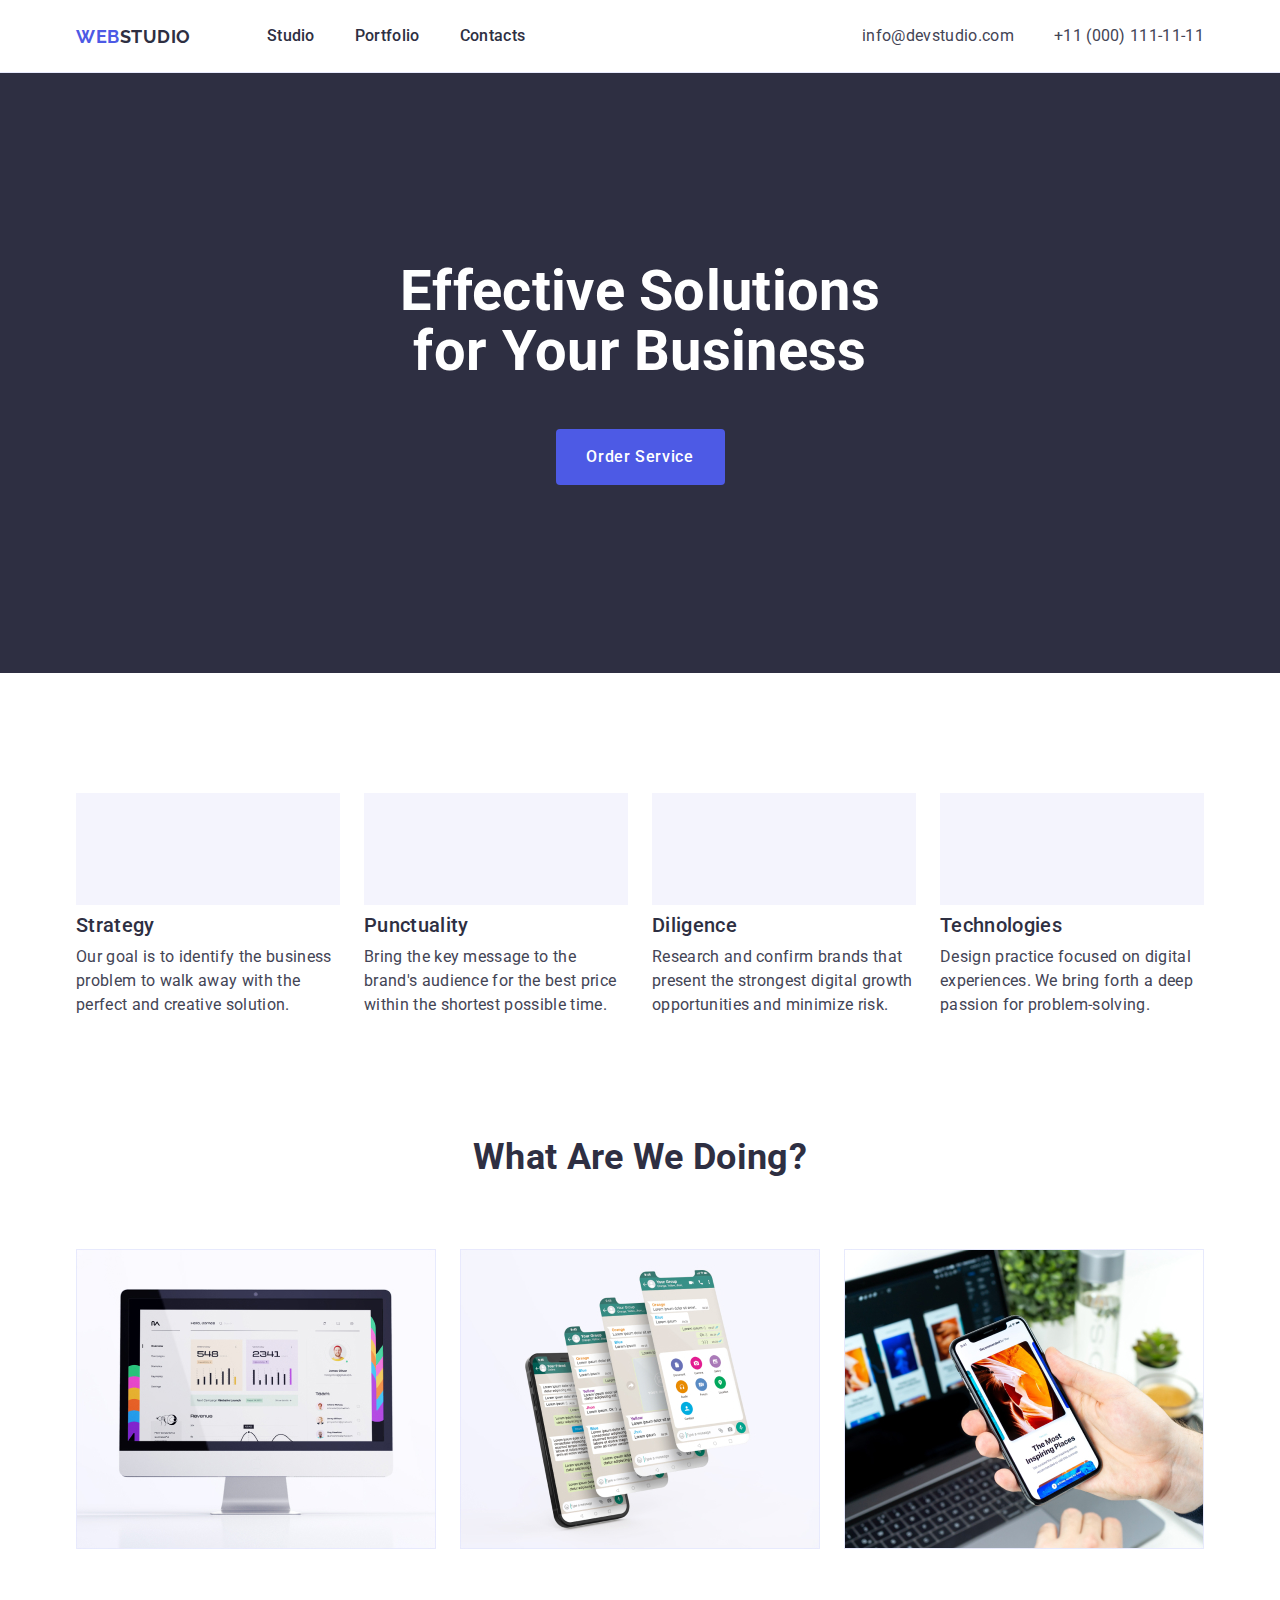
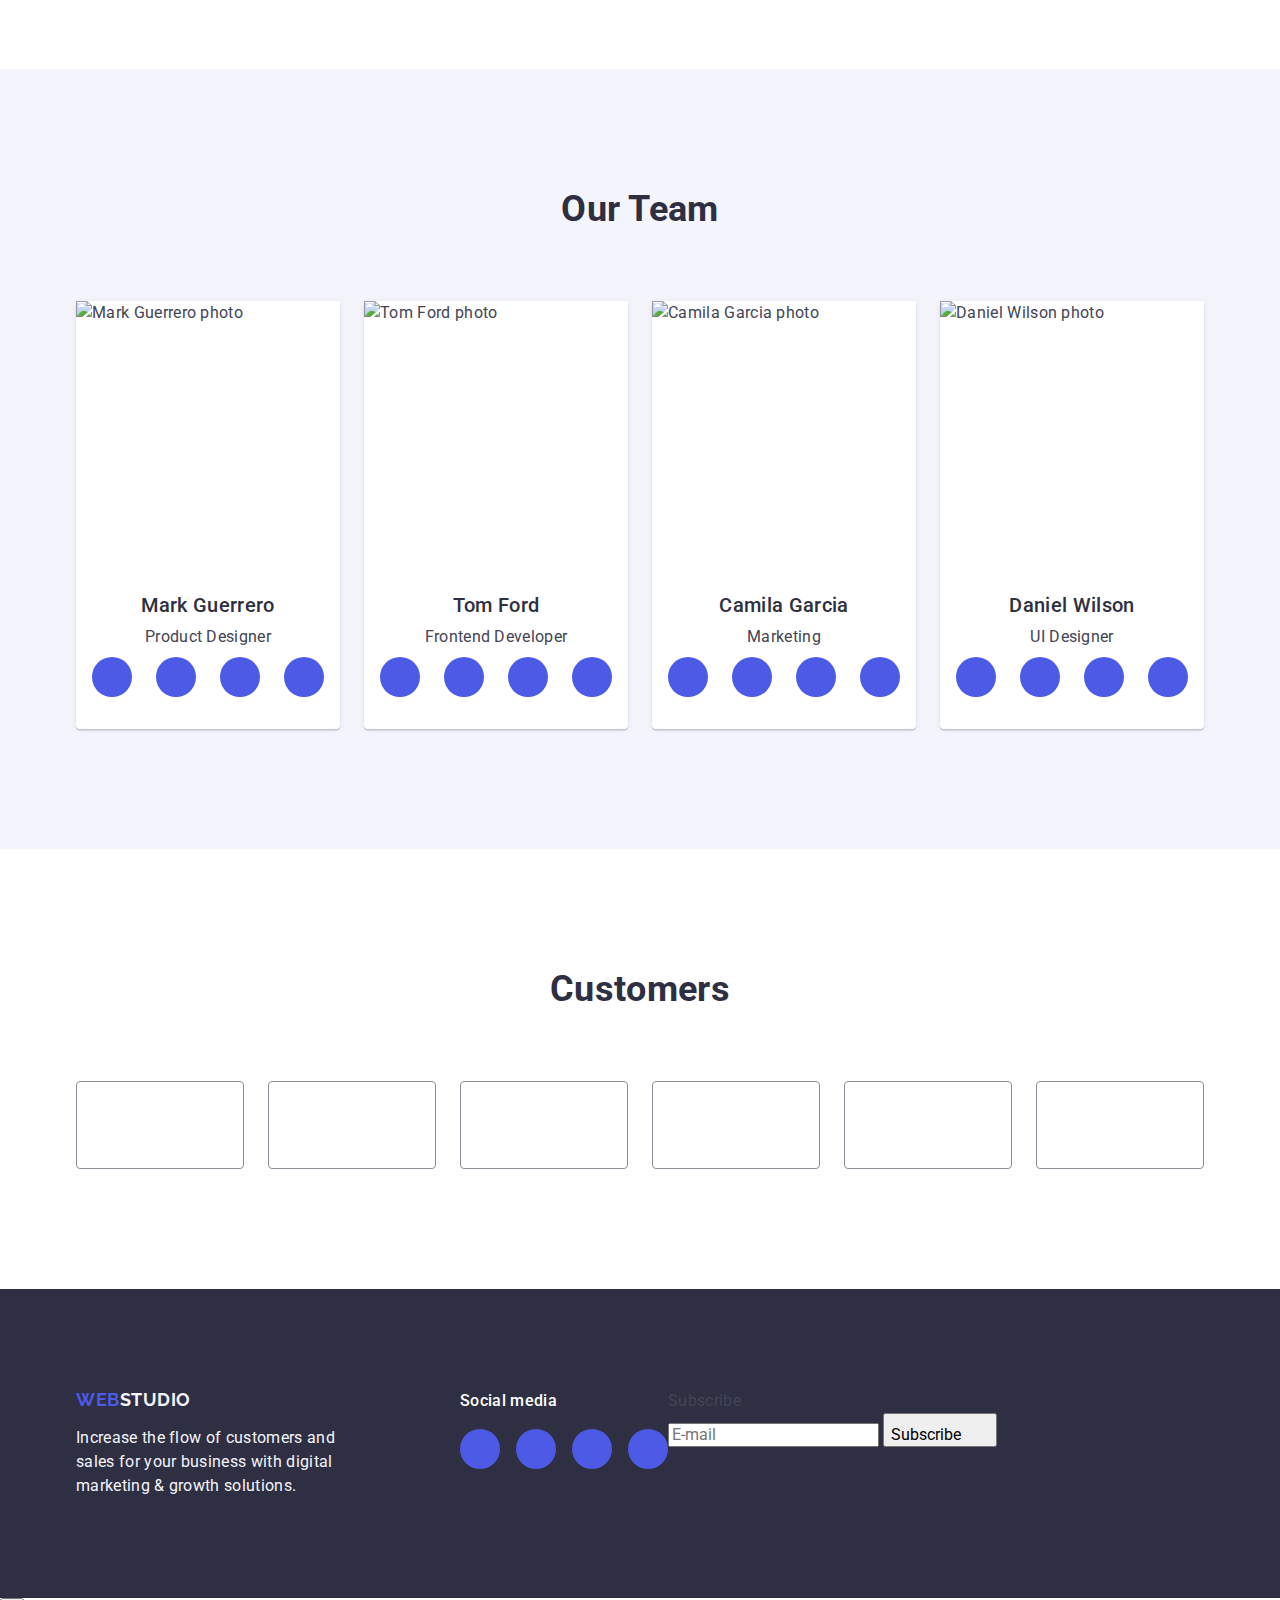
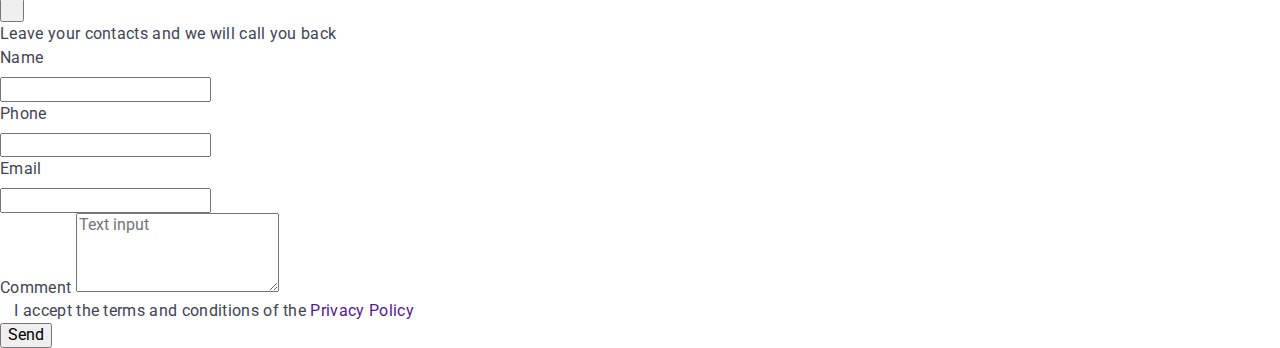
==== commit 2141f6f7: "last commit" ====
--- a/index.html
+++ b/index.html
@@ -27,7 +27,7 @@
             ><span class="logo-studio">Studio</span></a
           >
           <ul class="nav">
-            <li><a class="nav-link" href="index.html">Studio</a></li>
+            <li><a class="nav-link current" href="index.html">Studio</a></li>
             <li><a class="nav-link" href="portfolio.html">Portfolio</a></li>
             <li><a class="nav-link" href="#contacts">Contacts</a></li>
           </ul>
@@ -56,7 +56,9 @@
           <h1 class="title" id="studio">
             Effective Solutions for Your Business
           </h1>
-          <button class="button" type="button">Order Service</button>
+          <button class="button" type="button" data-modal-open>
+            Order Service
+          </button>
         </div>
       </section>
 
@@ -543,7 +545,133 @@
             </li>
           </ul>
         </div>
+
+        <div class="subscribe-footer-form">
+          <p class="subscribe-form-text">Subscribe</p>
+          <form class="subscribe-form" name="subscribe">
+            <label class="subscribe-label" for="user_email">
+              <input
+                class="subscribe-input"
+                type="email"
+                name="user_email"
+                id="user_email"
+                placeholder="E-mail"
+              />
+            </label>
+
+            <button class="subscribe-button" type="submit">
+              Subscribe
+              <svg class="subscribe-icon" width="24" height="24">
+                <use href="./images/icons.svg#icon-send"></use>
+              </svg>
+            </button>
+          </form>
+        </div>
       </div>
     </footer>
+
+    <div class="backdrop is-hidden" data-modal>
+      <div class="modal">
+        <button class="modal-btn" type="button" data-modal-close>
+          <svg class="modal-btn-icon" width="8" height="8">
+            <use href="./images/icons.svg#icon-close"></use>
+          </svg>
+        </button>
+
+        <!--Form-->
+        <p class="modal-cta">Leave your contacts and we will call you back</p>
+        <form class="modal-form" name="leave-contacts">
+          <div class="modal-form-wrapper">
+            <label class="modal-form-label" for="user_name">Name</label>
+            <div class="modal-form-field">
+              <input
+                class="modal-form-input"
+                type="text"
+                name="user_name"
+                id="user_name"
+              />
+              <svg class="modal-form-icon" width="18" height="24">
+                <use href="./images/icons.svg#icon-person"></use>
+              </svg>
+            </div>
+          </div>
+
+          <div class="modal-form-wrapper">
+            <label class="modal-form-label" for="user_phone">Phone</label>
+            <div class="modal-form-field">
+              <input
+                class="modal-form-input"
+                type="tel"
+                name="user_phone"
+                id="user_phone"
+              />
+              <svg class="modal-form-icon" width="18" height="24">
+                <use href="./images/icons.svg#icon-phone"></use>
+              </svg>
+            </div>
+          </div>
+
+          <div class="modal-form-wrapper">
+            <label class="modal-form-label" for="user_emails">Email</label>
+            <div class="modal-form-field">
+              <input
+                class="modal-form-input"
+                type="email"
+                name="user_emails"
+                id="user_emails"
+              />
+              <svg class="modal-form-icon" width="18" height="24">
+                <use href="./images/icons.svg#icon-email"></use>
+              </svg>
+            </div>
+          </div>
+
+          <div class="modal-form-wrapper">
+            <label class="modal-form-label" for="user_comment">Comment</label>
+            <textarea
+              class="modal-form-comment"
+              name="user_msg"
+              id="user_comment"
+              rows="4"
+              placeholder="Text input"
+              required
+            ></textarea>
+          </div>
+
+          <div class="form-agreement">
+            <input
+              class="visually-hidden"
+              type="checkbox"
+              name="user_agreement"
+              id="user_agreement"
+              value="false"
+            />
+            <label class="agreement-label" for="user_agreement">
+              <span class="agreement-form-checkbox">
+                <svg class="agreement-icon" width="10" height="8">
+                  <use href="./images/icons.svg#icon-check"></use>
+                </svg>
+              </span>
+              I accept the terms and conditions of the
+              <a
+                class="agreement-link"
+                href=""
+                target="_blank"
+                rel="noopener noreferrer"
+              >
+                Privacy Policy
+              </a>
+            </label>
+          </div>
+
+          <div class="agreement-button-wrapper">
+            <button class="agreement-button" type="submit">
+              <span class="button-text">Send</span>
+            </button>
+          </div>
+        </form>
+      </div>
+    </div>
+    <script src="./js/modal.js"></script>
   </body>
 </html>
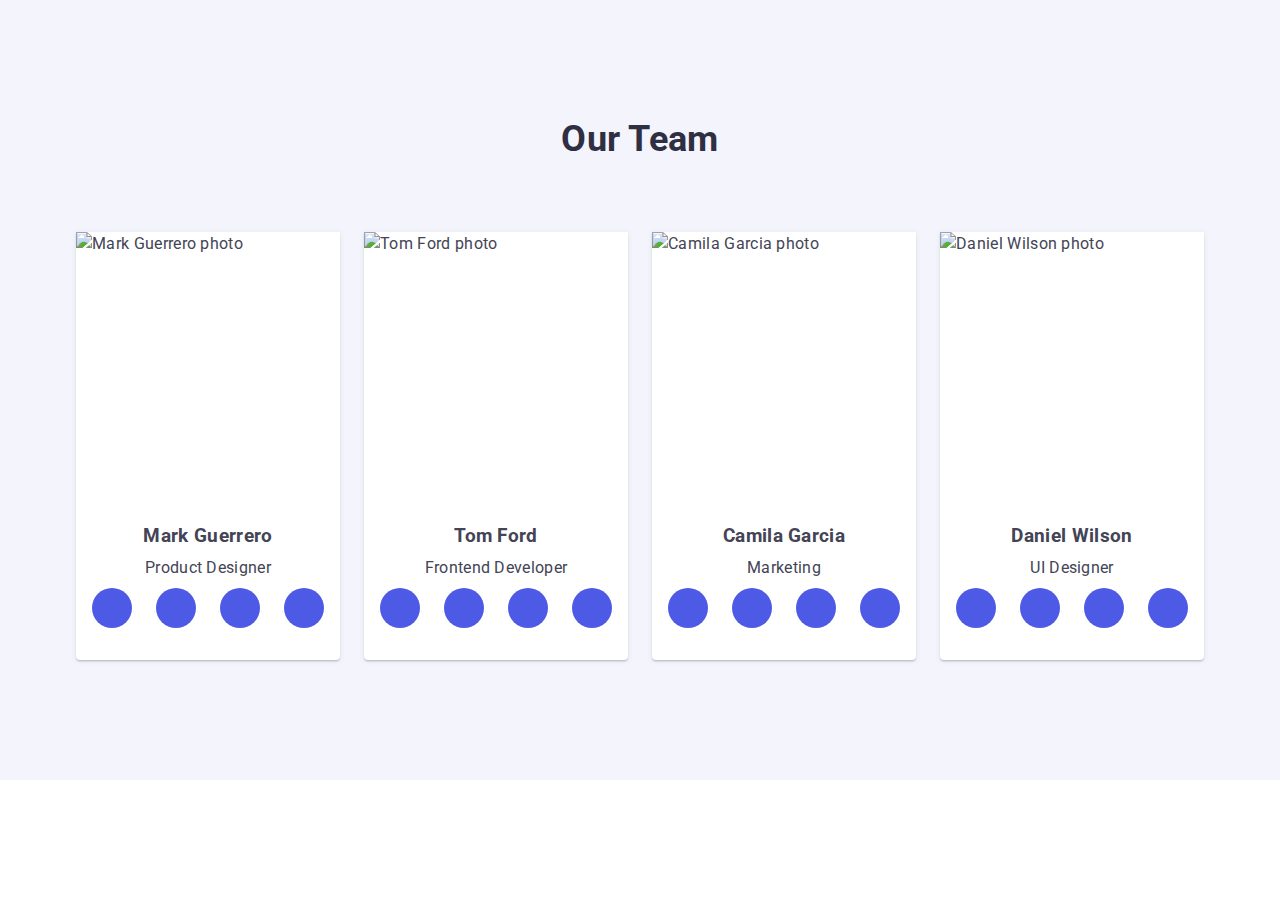
==== commit 94cb353e: "team adapt" ====
--- a/index.html
+++ b/index.html
@@ -19,7 +19,8 @@
   </head>
 
   <body>
-    <header class="header">
+    <!-- Header -->
+    <header class="header hide">
       <div class="container container-nav">
         <nav class="header-menu">
           <a class="logo" href="./index.html"
@@ -51,7 +52,8 @@
     </header>
 
     <main>
-      <section class="hero-section">
+      <!-- Hero -->
+      <section class="hero-section hide">
         <div class="container">
           <h1 class="title" id="studio">
             Effective Solutions for Your Business
@@ -61,8 +63,8 @@
           </button>
         </div>
       </section>
-
-      <section class="features">
+      <!-- Features -->
+      <section class="features hide">
         <div class="container">
           <h2 class="visually-hidden">Our Features</h2>
           <ul class="features-list">
@@ -117,8 +119,8 @@
           </ul>
         </div>
       </section>
-
-      <section class="works-section">
+      <!-- Works -->
+      <section class="works-section hide">
         <div class="container">
           <h2 class="section-title">What Are We Doing?</h2>
           <ul class="works-list">
@@ -149,7 +151,7 @@
           </ul>
         </div>
       </section>
-
+      <!-- Team -->
       <section class="id-section">
         <div class="container">
           <h2 class="section-title" id="contacts">Our Team</h2>
@@ -424,8 +426,8 @@
           </ul>
         </div>
       </section>
-
-      <section class="customers">
+      <!-- Customers -->
+      <section class="customers hide">
         <div class="container">
           <h2 class="customers-title">Customers</h2>
           <ul class="customers-list">
@@ -476,7 +478,8 @@
       </section>
     </main>
 
-    <footer class="footer">
+    <!-- Footer -->
+    <footer class="footer hide">
       <div class="container">
         <div class="footer-logo-part">
           <a class="logo" href="./index.html"
@@ -569,7 +572,7 @@
         </div>
       </div>
     </footer>
-
+    <!-- Backdrop -->
     <div class="backdrop is-hidden" data-modal>
       <div class="modal">
         <button class="modal-btn" type="button" data-modal-close>
--- a/css/styles.css
+++ b/css/styles.css
@@ -1,4 +1,9 @@
+.hide {
+  display: none;
+}
+
 :root {
+  scroll-behavior: smooth;
   --primary-brand: #4d5ae5;
   --pressed-state: #404bbf;
   --dark: #2e2f42;
@@ -47,12 +52,32 @@
   height: auto;
 }
 
+/* Mobile styles */
+
 .container {
-  max-width: 1158px;
-  padding-left: 15px;
-  padding-right: 15px;
+  min-width: 320px;
+  max-width: 428px;
+  padding-left: 16px;
+  padding-right: 16px;
   margin-left: auto;
   margin-right: auto;
+}
+
+/* Tablet styles */
+
+@media only screen and (min-width: 768px) {
+  .container {
+    max-width: 768px;
+  }
+}
+/* Desktop styles */
+
+@media only screen and (min-width: 1158px) {
+  .container {
+    max-width: 1158px;
+    padding-left: 15px;
+    padding-right: 15px;
+  }
 }
 
 .visually-hidden {
@@ -107,6 +132,7 @@
   justify-content: space-between;
   align-items: center;
   gap: 40px;
+  flex-basis: 261px;
 }
 
 .header .nav-link {
@@ -115,17 +141,42 @@
   color: var(--dark);
   padding-top: 24px;
   padding-bottom: 24px;
+  position: relative;
+  transition: color 250ms cubic-bezier(0.4, 0, 0.2, 1);
+}
+
+.header .nav-link::after {
+  display: block;
+  content: "";
+  position: absolute;
+  left: 0;
+  bottom: 0;
+  width: 100%;
+  height: 4px;
+  border-radius: 2px;
+  background-color: transparent;
+}
+
+.header .nav-link.current {
+  color: var(--pressed-state);
+}
+
+.header .nav-link.current::after {
+  content: "";
+  display: block;
+  width: 100%;
+  height: 4px;
+  border-radius: 2px;
+  background-color: var(--pressed-state);
 }
 
 .nav-link:active {
   color: var(--pressed-state);
-  text-decoration: underline;
 }
 
 .nav-link:hover,
 .nav-link:focus {
   color: var(--pressed-state);
-  text-decoration: underline;
 }
 
 .address {
@@ -136,19 +187,19 @@
   padding-bottom: 24px;
 }
 .address-link {
+  display: flex;
   color: inherit;
   font-style: normal;
+  transition: color 250ms cubic-bezier(0.4, 0, 0.2, 1);
 }
 
 .address-link:active {
   color: var(--pressed-state);
-  text-decoration: underline;
 }
 
 .address-link:hover,
 .address-link:focus {
   color: var(--pressed-state);
-  text-decoration: underline;
 }
 
 .container-nav {
@@ -163,9 +214,17 @@
       rgba(46, 47, 66, 0.7),
       rgba(46, 47, 66, 0.7)
     ),
-    url(/images/hero-bg.jpg);
+    url(../images/hero-bg.jpg);
   padding-top: 188px;
   padding-bottom: 188px;
+  background-repeat: no-repeat;
+  background-position: center;
+  background-size: cover;
+  max-width: 1440px;
+  margin: 0 auto;
+}
+.hero-section .text-title {
+  padding-bottom: 8px;
 }
 
 .hero-section .title {
@@ -197,90 +256,208 @@
   border-radius: 4px;
   margin-left: auto;
   margin-right: auto;
+  transition: background-color 250ms cubic-bezier(0.4, 0, 0.2, 1);
 }
 .hero-section .button:hover,
 .hero-section .button:focus {
   background-color: var(--pressed-state);
 }
 
+/* Features */
+
 .features {
-  padding-top: 120px;
-  padding-bottom: 120px;
+  padding-top: 96px;
+  padding-bottom: 96px;
+}
+
+@media only screen and (min-width: 1158px) {
+  .features {
+    padding-top: 120px;
+    padding-bottom: 120px;
+  }
 }
 
 .features-list {
   display: flex;
-  gap: 24px;
-  align-items: center;
+  flex-direction: column;
+  gap: 72px;
+  align-items: center;
+}
+
+@media only screen and (min-width: 768px) {
+  .features-list {
+    flex-direction: row;
+    flex-wrap: wrap;
+    column-gap: 24px;
+    row-gap: 72px;
+  }
+}
+
+@media only screen and (min-width: 1158px) {
+  .features-list {
+    flex-wrap: nowrap;
+    gap: 24px;
+  }
 }
 
 .features-wrapper {
-  display: flex;
-  justify-content: center;
-  align-items: center;
-  height: 112px;
-  background-color: var(--light);
-}
-.features-item {
-  width: calc((100% - 72px) / 4);
-}
-
+  display: none;
+}
+
+@media only screen and (min-width: 1158px) {
+  .features-wrapper {
+    display: flex;
+    justify-content: center;
+    align-items: center;
+    height: 112px;
+    background-color: var(--light);
+  }
+}
+
+@media only screen and (min-width: 768px) {
+  .features-item {
+    max-width: 356px;
+    max-height: 120px;
+  }
+}
+
+@media only screen and (min-width: 1158px) {
+  .features-item {
+    width: calc((100% - 72px) / 4);
+  }
+}
+
+/*
 .text-title {
   font-weight: 500;
   font-size: 20px;
   color: var(--dark);
 }
 
-.hero-section .text-title {
-  padding-bottom: 8px;
-}
-
 .text {
   color: var(--body-text);
 }
-
-.features .text-title {
+*/
+
+.features-item .text-title {
+  font-weight: 700;
+  font-size: 36px;
+  color: var(--dark);
+  text-align: center;
+  line-height: 111%;
+  margin-bottom: 8px;
+  text-transform: capitalize;
+}
+
+@media only screen and (min-width: 768px) {
+  .features-item .text-title {
+    text-align: left;
+  }
+}
+
+@media only screen and (min-width: 1158px) {
+  .features-item .text-title {
+    font-weight: 500;
+    font-size: 20px;
+    text-align: left;
+    margin-top: 8px;
+    margin-bottom: 8px;
+    line-height: 120%;
+  }
+}
+
+.features .text {
+  font-weight: 500;
   text-align: left;
-  margin-top: 8px;
-  margin-bottom: 8px;
-}
-
-.features .text {
-  text-align: left;
-}
-
-.works-section {
-  padding-bottom: 120px;
-}
-
-.section-title {
+  line-height: 150%;
+}
+
+@media only screen and (min-width: 1158px) {
+  .features-item .text {
+    font-weight: 400;
+    text-align: left;
+  }
+}
+
+/* Works */
+
+@media only screen and (max-width: 1157px) {
+  .works-section {
+    display: none;
+  }
+}
+
+@media only screen and (min-width: 1158px) {
+  .works-section {
+    padding-bottom: 120px;
+  }
+
+  .section-title {
+    color: var(--dark);
+    font-weight: 700;
+    font-size: 36px;
+    line-height: 40px;
+    text-align: center;
+  }
+
+  .works-list {
+    display: flex;
+    align-items: center;
+    gap: 24px;
+    margin-top: 72px;
+  }
+}
+
+/* Works */
+
+.id-section {
+  background-color: var(--light);
+  padding-top: 96px;
+  padding-bottom: 96px;
+}
+
+@media only screen and (min-width: 768px) {
+}
+
+@media only screen and (min-width: 1158px) {
+  .id-section {
+    padding-top: 120px;
+    padding-bottom: 120px;
+  }
+}
+
+.id-section .section-title {
   color: var(--dark);
   font-weight: 700;
   font-size: 36px;
-  line-height: 40px;
+  line-height: 111%;
+  text-transform: capitalize;
   text-align: center;
-}
-
-.works-list {
-  display: flex;
-  align-items: center;
-  gap: 24px;
-  margin-top: 72px;
-}
-
-.id-section {
-  background-color: var(--light);
-  padding-top: 120px;
-  padding-bottom: 120px;
-}
-
-.id-section .section-title {
   margin-bottom: 72px;
 }
 
 .team-list {
   display: flex;
-  gap: 24px;
+  flex-direction: column;
+  gap: 72px;
+  justify-content: center;
+  align-items: center;
+}
+
+@media only screen and (min-width: 768px) {
+  .team-list {
+    flex-direction: row;
+    flex-wrap: wrap;
+    column-gap: 24px;
+    row-gap: 64px;
+  }
+}
+
+@media only screen and (min-width: 1158px) {
+  .team-list {
+    flex-wrap: nowrap;
+    gap: 24px;
+  }
 }
 
 .team-card {
@@ -309,13 +486,11 @@
   height: 40px;
   background-color: var(--primary-brand);
   border-radius: 50%;
+  transition: background-color 250ms cubic-bezier(0.4, 0, 0.2, 1);
 }
 
 .team-links:hover,
 .team-links:focus {
-  transition-property: background-color;
-  transition-duration: 250ms;
-  transition-timing-function: cubic-bezier(0.4, 0, 0.2, 1);
   background-color: var(--pressed-state);
 }
 
@@ -335,6 +510,8 @@
   padding-top: 32px;
   padding-bottom: 32px;
 }
+
+/* Customers */
 
 .customers {
   padding-bottom: 120px;
@@ -446,13 +623,11 @@
   height: 40px;
   background-color: var(--primary-brand);
   border-radius: 50%;
+  transition: background-color 250ms cubic-bezier(0.4, 0, 0.2, 1);
 }
 
 .footer-link:hover,
 .footer-link:focus {
-  transition-property: background-color;
-  transition-duration: 250ms;
-  transition-timing-function: cubic-bezier(0.4, 0, 0.2, 1);
   background-color: var(--success);
 }
 
@@ -483,6 +658,8 @@
   padding: 12px 24px;
   box-shadow: 0 2px 2px 0 rgba(0, 0, 0, 0.12), 0 2px 1px 0 rgba(0, 0, 0, 0.08),
     0 3px 1px 0 rgba(0, 0, 0, 0.1);
+  transition: background-color 250ms cubic-bezier(0.4, 0, 0.2, 1),
+    color 250ms cubic-bezier(0.4, 0, 0.2, 1);
 }
 
 .filter-button:active {
@@ -503,6 +680,7 @@
   column-gap: 24px;
   margin-top: 72px;
 }
+
 .project-card .text-title,
 .project-card .text {
   text-align: left;
@@ -510,6 +688,13 @@
 
 .project-card {
   flex-basis: calc(100% - 24 * 3 / 3);
+  background: #fff;
+}
+
+.project-card:hover,
+.project-card:focus {
+  box-shadow: 0 2px 1px 0 rgba(46, 47, 66, 0.08),
+    0 1px 1px 0 rgba(46, 47, 66, 0.16), 0 1px 6px 0 rgba(46, 47, 66, 0.08);
 }
 
 .project-card .text-title {
@@ -518,7 +703,340 @@
 
 .project-text {
   padding: 32px 16px 32px 16px;
-  border-bottom: 1px solid #e7e9fc;
-  border-right: 1px solid #e7e9fc;
-  border-left: 1px solid #e7e9fc;
-}
+  border-bottom: 1px solid var(--accent);
+  border-right: 1px solid var(--accent);
+  border-left: 1px solid var(--accent);
+}
+
+.project-wrapper {
+  position: relative;
+  overflow: hidden;
+}
+.overlay {
+  position: absolute;
+  top: 0;
+  left: 0;
+  transform: translateY(100%);
+  width: 100%;
+  height: 100%;
+  display: flex;
+  justify-content: flex-start;
+  align-items: flex-start;
+  padding: 40px 32px;
+
+  background-color: var(--primary-brand);
+  font-weight: 400;
+  font-size: 16px;
+  line-height: 1.5;
+  letter-spacing: 0.02em;
+  color: var(--light);
+}
+
+.project-link:hover .overlay,
+.project-link:focus .overlay {
+  transition-property: transform, box-shadow;
+  transition-duration: 250ms;
+  transition-timing-function: cubic-bezier(0.4, 0, 0.2, 1);
+  transform: translateY(0);
+}
+
+.backdrop {
+  position: fixed;
+  top: 0;
+  left: 0;
+  background-color: rgba(46, 47, 66, 0.4);
+  inset: 0;
+}
+
+.backdrop.is-hidden {
+  opacity: 0;
+  visibility: hidden;
+  pointer-events: none;
+  transition-delay: 500ms;
+}
+
+.modal {
+  position: absolute;
+  top: 50%;
+  left: 50%;
+  transform: translateX(-50%) translateY(-50%) scale(1);
+  border-radius: 4px;
+  width: 408px;
+  min-height: 584px;
+  box-shadow: 0 2px 1px 0 rgba(0, 0, 0, 0.2), 0 1px 3px 0 rgba(0, 0, 0, 0.12),
+    0 1px 1px 0 rgba(0, 0, 0, 0.14);
+  background: var(--modal-background);
+}
+
+.modal-btn {
+  cursor: pointer;
+  position: absolute;
+  top: 24px;
+  right: 24px;
+  width: 24px;
+  height: 24px;
+  display: flex;
+  justify-content: center;
+  align-items: center;
+  padding: 0;
+  border: none;
+  border-radius: 100%;
+  background-color: var(--accent);
+  transition-property: background-color, fill;
+  transition-duration: 250ms;
+  transition-timing-function: cubic-bezier(0.4, 0, 0.2, 1);
+}
+
+.modal-btn:hover,
+.modal-btn:focus {
+  background-color: var(--pressed-state);
+  fill: var(--white);
+}
+
+.modal-cta {
+  font-weight: 500;
+  font-size: 16px;
+  line-height: 150%;
+  letter-spacing: 0.02em;
+  text-align: center;
+  color: var(--dark);
+  padding-top: 72px;
+  margin-bottom: 16px;
+}
+
+.modal-form {
+  padding-left: 24px;
+  padding-right: 24px;
+}
+
+.modal-form-label {
+  margin-bottom: 4px;
+  font-weight: 400;
+  font-size: 12px;
+  line-height: 1.16667;
+  letter-spacing: 0.04em;
+  color: var(--subtle-text);
+}
+
+.modal-form-wrapper {
+  margin-bottom: 4px;
+}
+
+.modal-form-field {
+  position: relative;
+}
+
+.modal-form-icon {
+  position: absolute;
+  top: 50%;
+  left: 16px;
+  transform: translateY(-50%);
+  fill: var(--dark);
+  font-size: 18px;
+}
+
+.modal-form-input {
+  border: 1px solid rgba(46, 47, 66, 0.4);
+  border-radius: 4px;
+  width: 100%;
+  height: 40px;
+  padding-left: 38px;
+  outline: transparent;
+}
+
+.modal-form-input:focus {
+  border-color: var(--primary-brand);
+  transition-property: background-color, fill;
+  transition-duration: 250ms;
+  transition-timing-function: cubic-bezier(0.4, 0, 0.2, 1);
+}
+
+.modal-form-input:focus + .modal-form-icon {
+  fill: var(--primary-brand);
+  transition-property: background-color, fill;
+  transition-duration: 250ms;
+  transition-timing-function: cubic-bezier(0.4, 0, 0.2, 1);
+}
+
+.modal-form-comment {
+  width: 100%;
+  height: 120px;
+  padding-top: 8px;
+  padding-left: 18px;
+  resize: none;
+  border: 1px solid rgba(46, 47, 66, 0.4);
+  border-radius: 4px;
+
+  font-weight: 400;
+  font-size: 12px;
+  line-height: 1.16667;
+  letter-spacing: 0.04em;
+  color: rgba(46, 47, 66, 0.4);
+  outline: transparent;
+}
+
+.modal-form-comment:focus {
+  border-color: var(--primary-brand);
+  transition-property: background-color, fill;
+  transition-duration: 250ms;
+  transition-timing-function: cubic-bezier(0.4, 0, 0.2, 1);
+}
+
+.form-agreement {
+  margin-top: 12px;
+  font-weight: 400;
+  font-size: 12px;
+  line-height: 1.16667;
+  letter-spacing: 0.04em;
+  color: var(--subtle-text);
+  cursor: pointer;
+}
+.agreement-form-checkbox {
+  display: inline-flex;
+  align-items: center;
+  justify-content: center;
+  width: 14px;
+  height: 14px;
+  margin-right: 8px;
+  border: 1px solid rgba(46, 47, 66, 0.4);
+  border-radius: 2px;
+  cursor: pointer;
+}
+
+input[type="checkbox"]:checked + .agreement-label > .agreement-form-checkbox {
+  background-color: var(--pressed-state);
+  transition-property: background-color, fill;
+  transition-duration: 250ms;
+  transition-timing-function: cubic-bezier(0.4, 0, 0.2, 1);
+}
+
+input[type="checkbox"]:checked
+  + .agreement-label
+  > .agreement-form-checkbox
+  > .agreement-icon {
+  fill: var(--white);
+  transition-property: background-color, fill;
+  transition-duration: 250ms;
+  transition-timing-function: cubic-bezier(0.4, 0, 0.2, 1);
+}
+
+.agreement-icon {
+  fill: transparent;
+}
+
+.agreement-link {
+  color: var(--primary-brand);
+  text-decoration: underline;
+  text-decoration-skip-ink: none;
+}
+
+.agreement-button-wrapper {
+  display: flex;
+  align-items: center;
+  justify-content: center;
+  border: none;
+  margin-top: 24px;
+  padding-bottom: 24px;
+}
+
+.agreement-button {
+  background-color: var(--primary-brand);
+  border: none;
+  border-radius: 4px;
+  cursor: pointer;
+  padding: 16px 32px;
+  transition: background-color 250ms cubic-bezier(0.4, 0, 0.2, 1);
+}
+
+.button-text {
+  font-weight: 500;
+  font-size: 16px;
+  line-height: 150%;
+  letter-spacing: 0.04em;
+  text-align: center;
+  color: var(--white);
+  width: 105px;
+}
+
+.agreement-button:hover,
+.agreement-button:focus {
+  background-color: var(--pressed-state);
+}
+
+.subscribe-footer-form {
+  max-width: 453px;
+  width: 100%;
+  margin-left: 80px;
+}
+
+.subscribe-form-text {
+  color: var(--white);
+  font-weight: 500;
+  margin-bottom: 16px;
+}
+
+.subscribe-form {
+  display: flex;
+  align-items: center;
+  gap: 24px;
+}
+
+.subscribe-label {
+  max-width: 264px;
+  flex-basis: 100%;
+  height: 40px;
+}
+
+.subscribe-input {
+  width: 100%;
+  height: 100%;
+  padding: 8px 16px;
+  color: var(--white);
+  background-color: transparent;
+  border: 1px solid var(--white);
+  border-radius: 4px;
+  box-shadow: 0px 4px 4px 0px rgba(0, 0, 0, 0.15);
+  outline: transparent;
+  font-size: 12px;
+  line-height: 2;
+  letter-spacing: 0, 04em;
+}
+
+.subscribe-input::placeholder {
+  color: currentColor;
+}
+
+.subscribe-input:focus {
+  color: var(--primary-brand);
+}
+
+.subscribe-button {
+  display: inline-flex;
+  align-items: center;
+  justify-content: center;
+  padding: 8px 24px;
+  border: none;
+  gap: 16px;
+
+  font-weight: 500;
+  font-size: 16px;
+  line-height: 1.5;
+  letter-spacing: 0.04em;
+  color: #fff;
+  background-color: var(--primary-brand);
+  border-radius: 4px;
+  cursor: pointer;
+}
+
+.subscribe-icon {
+  stroke: var(--primary-brand);
+  fill: #fff;
+}
+
+.subscribe-button:hover,
+.subscribe-button:focus {
+  transition-property: background-color;
+  transition-duration: 250ms;
+  transition-timing-function: cubic-bezier(0.4, 0, 0.2, 1);
+  background-color: var(--pressed-state);
+}
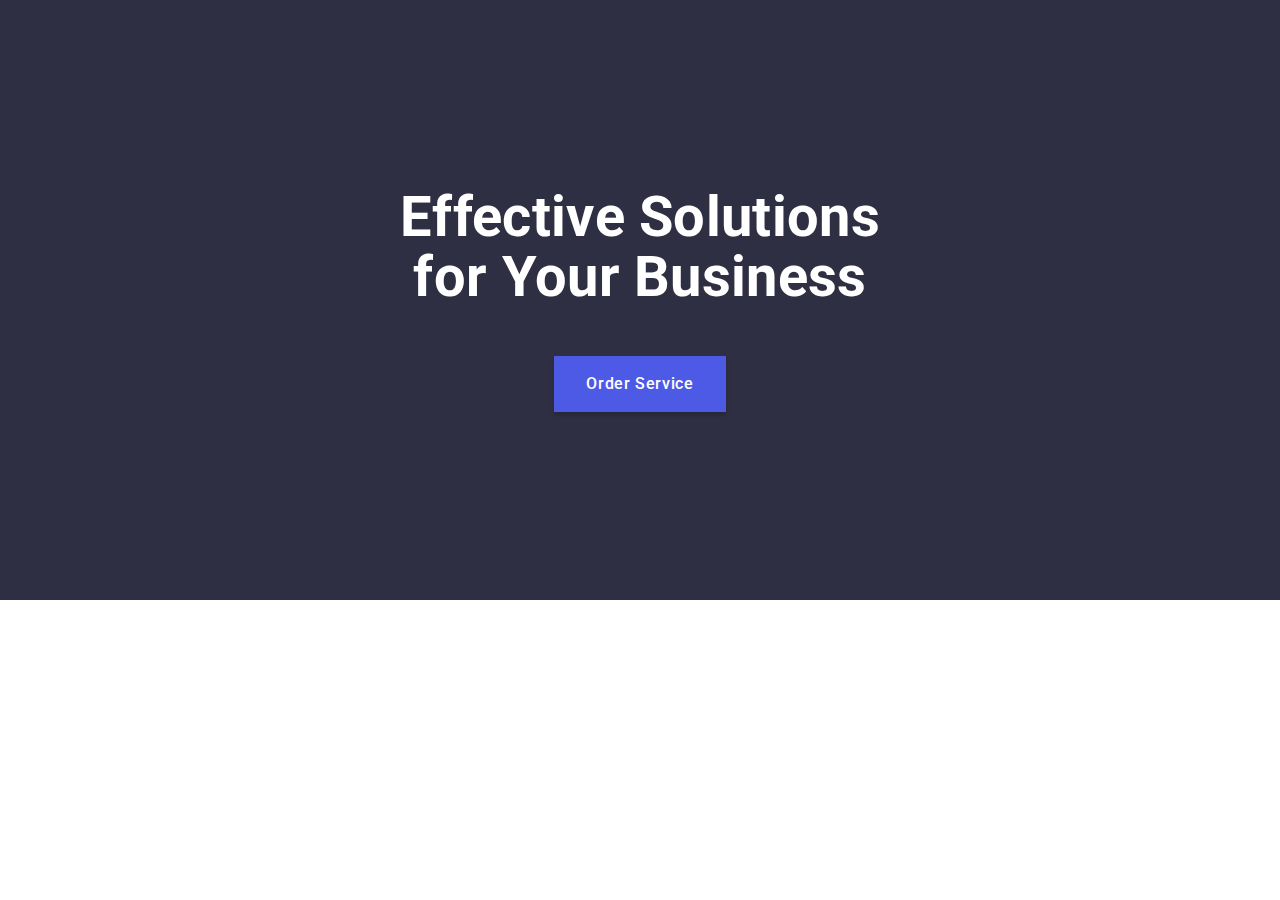
==== commit 5eac9736: "hero adapt" ====
--- a/index.html
+++ b/index.html
@@ -53,7 +53,7 @@
 
     <main>
       <!-- Hero -->
-      <section class="hero-section hide">
+      <section class="hero-section">
         <div class="container">
           <h1 class="title" id="studio">
             Effective Solutions for Your Business
@@ -152,7 +152,7 @@
         </div>
       </section>
       <!-- Team -->
-      <section class="id-section">
+      <section class="id-section hide">
         <div class="container">
           <h2 class="section-title" id="contacts">Our Team</h2>
           <ul class="team-list">
--- a/css/styles.css
+++ b/css/styles.css
@@ -93,6 +93,8 @@
   overflow: hidden;
 }
 
+/* Header */
+
 .header {
   border-bottom: 1px solid #e7e9fc;
 }
@@ -208,6 +210,8 @@
   align-items: center;
 }
 
+/* Hero */
+
 .hero-section {
   background-color: var(--dark);
   background-image: linear-gradient(
@@ -215,29 +219,57 @@
       rgba(46, 47, 66, 0.7)
     ),
     url(../images/hero-bg.jpg);
-  padding-top: 188px;
-  padding-bottom: 188px;
   background-repeat: no-repeat;
   background-position: center;
   background-size: cover;
-  max-width: 1440px;
+  max-width: 428px;
   margin: 0 auto;
-}
-.hero-section .text-title {
-  padding-bottom: 8px;
+  padding: 112px 0;
+}
+
+@media only screen and (min-width: 768px) {
+  .hero-section {
+    max-width: 768px;
+    margin: 0 auto;
+  }
+}
+
+@media only screen and (min-width: 1158px) {
+  .hero-section {
+    padding-top: 188px;
+    padding-bottom: 188px;
+    max-width: 1440px;
+    margin: 0 auto;
+  }
 }
 
 .hero-section .title {
   font-weight: 700;
-  font-size: 56px;
-  line-height: 60px;
+  font-size: 36px;
+  line-height: 111%;
   color: var(--white);
   text-align: center;
-  max-width: 496px;
-  margin-bottom: 48px;
+  max-width: 320px;
+  margin-bottom: 72px;
   margin-left: auto;
   margin-right: auto;
   align-items: center;
+  text-transform: capitalize;
+}
+@media only screen and (min-width: 768px) {
+  .hero-section .title {
+    font-size: 56px;
+    line-height: 107%;
+    text-transform: none;
+    max-width: 496px;
+    margin-bottom: 36px;
+  }
+}
+
+@media only screen and (min-width: 1158px) {
+  .hero-section .title {
+    margin-bottom: 48px;
+  }
 }
 
 .hero-section .button {
@@ -245,19 +277,22 @@
   font-family: inherit;
   font-weight: 500;
   letter-spacing: 0.04em;
+  line-height: 150%;
   cursor: pointer;
   text-align: center;
   color: var(--white);
   background-color: var(--primary-brand);
+  box-shadow: 0 4px 4px 0 rgba(0, 0, 0, 0.15);
   align-items: center;
   min-width: 169px;
   height: 56px;
   border: none;
-  border-radius: 4px;
+  padding: 16px 32px;
   margin-left: auto;
   margin-right: auto;
   transition: background-color 250ms cubic-bezier(0.4, 0, 0.2, 1);
 }
+
 .hero-section .button:hover,
 .hero-section .button:focus {
   background-color: var(--pressed-state);
@@ -514,31 +549,65 @@
 /* Customers */
 
 .customers {
-  padding-bottom: 120px;
+  padding-top: 96px;
+  padding-bottom: 96px;
+}
+
+@media only screen and (min-width: 1158px) {
+  .customers {
+    padding-top: 120px;
+    padding-bottom: 120px;
+  }
 }
 
 .customers-title {
   color: var(--dark);
   font-weight: 700;
   font-size: 36px;
-  line-height: 1.11111;
+  line-height: 111%;
   text-transform: capitalize;
   text-align: center;
-  padding-top: 120px;
   margin-bottom: 72px;
 }
 
 .customers-list {
   display: flex;
-  gap: 24px;
-}
+  flex-wrap: wrap;
+  column-gap: 16px;
+  row-gap: 72px;
+  justify-content: center;
+}
+
+@media only screen and (min-width: 768px) {
+  .customers-list {
+    column-gap: 24px;
+  }
+}
+
+@media only screen and (min-width: 1158px) {
+  .customers-list {
+    flex-wrap: nowrap;
+    gap: 24px;
+  }
+}
+
 .customers-wrapper {
   display: flex;
   border: 1px solid var(--subtle-text);
   border-radius: 4px;
-  padding: 16px 32px;
-  width: 168px;
-  height: 88px;
+  padding: 16px 40px;
+}
+
+@media only screen and (min-width: 768px) {
+  .customers-wrapper {
+    padding: 16px 32px;
+  }
+}
+
+@media only screen and (min-width: 1158px) {
+  .customers-wrapper {
+    padding: 16px 32px;
+  }
 }
 
 .customers-wrapper:hover,
@@ -568,6 +637,8 @@
   transition-timing-function: cubic-bezier(0.4, 0, 0.2, 1);
   fill: var(--pressed-state);
 }
+
+/* Footer */
 
 .footer {
   background-color: var(--dark);
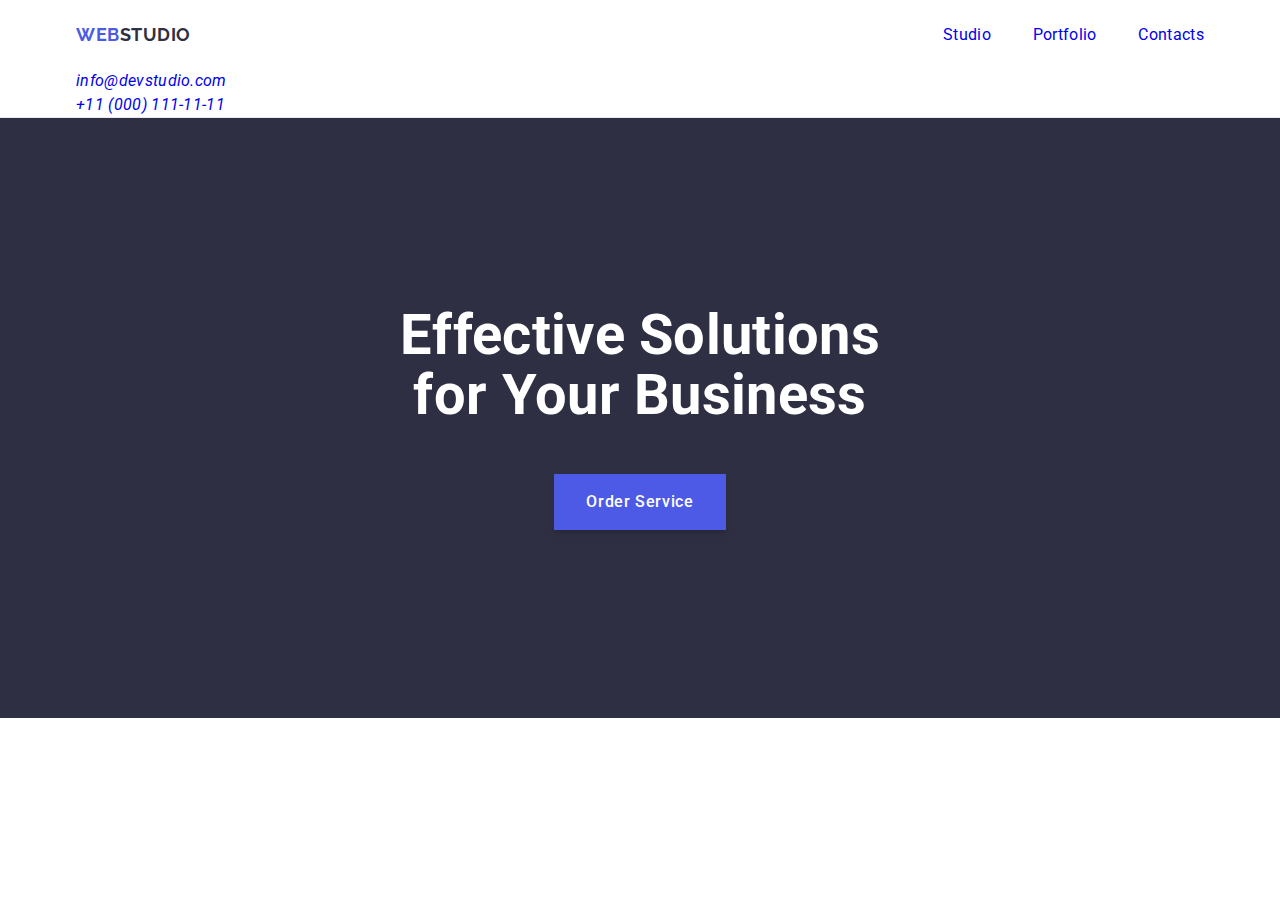
==== commit 479c41eb: "modal menu" ====
--- a/index.html
+++ b/index.html
@@ -20,13 +20,25 @@
 
   <body>
     <!-- Header -->
-    <header class="header hide">
+    <header class="header">
       <div class="container container-nav">
         <nav class="header-menu">
           <a class="logo" href="./index.html"
             ><span class="logo-web">Web</span
             ><span class="logo-studio">Studio</span></a
           >
+          <!-- Modal menu -->
+          <button
+            class="menu-toggle js-open-menu"
+            aria-expanded="false"
+            aria-controls="mobile-menu"
+            aria-label="Open menu button"
+          >
+            <svg class="menu-toggle-icon" width="32" height="22">
+              <use href="./images/icons.svg#burger-menu"></use>
+            </svg>
+          </button>
+
           <ul class="nav">
             <li><a class="nav-link current" href="index.html">Studio</a></li>
             <li><a class="nav-link" href="portfolio.html">Portfolio</a></li>
@@ -572,6 +584,96 @@
         </div>
       </div>
     </footer>
+
+    <!-- Madal-menu -->
+    <div class="menu-container js-menu-container" id="mobile-menu">
+      <button class="menu-toggle js-close-menu" aria-label="Close menu button">
+        <svg class="menu-toggle-icon" width="8" height="8">
+          <use href="./images/icons.svg#icon-close"></use>
+        </svg>
+      </button>
+
+      <ul class="mobile-menu">
+        <li>
+          <a href="" class="link active">Studio</a>
+        </li>
+        <li>
+          <a href="" class="link">Portfolio</a>
+        </li>
+        <li>
+          <a href="" class="link">Contacts</a>
+        </li>
+      </ul>
+
+      <ul class="mobile-contacts">
+        <li>
+          <a class="contact-link accent" href="tel:+110001111111"
+            >+11 (000) 111-11-11</a
+          >
+        </li>
+        <li>
+          <a class="contact-link mail" href="mailto:info@devstudio.com"
+            >info@devstudio.com</a
+          >
+        </li>
+      </ul>
+
+      <ul class="team-list-icons mobile-socials">
+        <li>
+          <a
+            class="team-links"
+            href="https://instagram.com"
+            target="_blank"
+            rel="noopener noreferrer"
+            aria-label="Link to instagram.com"
+          >
+            <svg class="team-icons" width="16" height="16">
+              <use href="./images/icons.svg#icon-instagram"></use>
+            </svg>
+          </a>
+        </li>
+        <li>
+          <a
+            class="team-links"
+            href="https://twitter.com"
+            target="_blank"
+            rel="noopener noreferrer"
+            aria-label="Link to twitter.com"
+          >
+            <svg class="team-icons" width="16" height="16">
+              <use href="./images/icons.svg#icon-twitter"></use>
+            </svg>
+          </a>
+        </li>
+        <li>
+          <a
+            class="team-links"
+            href="https://facebook.com"
+            target="_blank"
+            rel="noopener noreferrer"
+            aria-label="Link to facebook.com"
+          >
+            <svg class="team-icons" width="16" height="16">
+              <use href="./images/icons.svg#icon-facebook"></use>
+            </svg>
+          </a>
+        </li>
+        <li>
+          <a
+            class="team-links"
+            href="https://www.linkedin.com"
+            target="_blank"
+            rel="noopener noreferrer"
+            aria-label="Link to linkedin.com"
+          >
+            <svg class="team-icons" width="16" height="16">
+              <use href="./images/icons.svg#icon-linkedin"></use>
+            </svg>
+          </a>
+        </li>
+      </ul>
+    </div>
+
     <!-- Backdrop -->
     <div class="backdrop is-hidden" data-modal>
       <div class="modal">
@@ -675,6 +777,13 @@
         </form>
       </div>
     </div>
+    <script
+      defer
+      src="https://cdnjs.cloudflare.com/ajax/libs/body-scroll-lock/3.1.5/bodyScrollLock.min.js"
+      integrity="sha512-HowizSDbQl7UPEAsPnvJHlQsnBmU2YMrv7KkTBulTLEGz9chfBoWYyZJL+MUO6p/yBuuMO/8jI7O29YRZ2uBlA=="
+      crossorigin="anonymous"
+    ></script>
+    <script defer src="./js/mobile-menu.js"></script>
     <script src="./js/modal.js"></script>
   </body>
 </html>
--- a/css/styles.css
+++ b/css/styles.css
@@ -103,7 +103,14 @@
   display: flex;
   align-items: center;
   flex-basis: 115px;
-  margin-right: 76px;
+  padding-top: 24px;
+  padding-bottom: 24px;
+}
+
+@media only screen and (min-width: 1158px) {
+  .header .logo {
+    margin-right: 76px;
+  }
 }
 
 .logo {
@@ -112,7 +119,7 @@
   text-decoration: none;
   text-transform: uppercase;
   font-size: 18px;
-  line-height: 21px;
+  line-height: 117%;
   letter-spacing: 0.03em;
   text-align: left;
 }
@@ -127,87 +134,105 @@
 
 .header-menu {
   display: flex;
-}
-
-.header .nav {
-  display: flex;
+  align-items: center;
   justify-content: space-between;
-  align-items: center;
-  gap: 40px;
-  flex-basis: 261px;
-}
-
-.header .nav-link {
-  font-weight: 500;
-  text-align: left;
-  color: var(--dark);
-  padding-top: 24px;
-  padding-bottom: 24px;
-  position: relative;
-  transition: color 250ms cubic-bezier(0.4, 0, 0.2, 1);
-}
-
-.header .nav-link::after {
-  display: block;
-  content: "";
-  position: absolute;
-  left: 0;
-  bottom: 0;
-  width: 100%;
-  height: 4px;
-  border-radius: 2px;
-  background-color: transparent;
-}
-
-.header .nav-link.current {
-  color: var(--pressed-state);
-}
-
-.header .nav-link.current::after {
-  content: "";
-  display: block;
-  width: 100%;
-  height: 4px;
-  border-radius: 2px;
-  background-color: var(--pressed-state);
-}
-
-.nav-link:active {
-  color: var(--pressed-state);
-}
-
-.nav-link:hover,
-.nav-link:focus {
-  color: var(--pressed-state);
-}
-
-.address {
-  display: flex;
-  gap: 40px;
-  align-items: center;
-  padding-top: 24px;
-  padding-bottom: 24px;
-}
-.address-link {
-  display: flex;
-  color: inherit;
-  font-style: normal;
-  transition: color 250ms cubic-bezier(0.4, 0, 0.2, 1);
-}
-
-.address-link:active {
-  color: var(--pressed-state);
-}
-
-.address-link:hover,
-.address-link:focus {
-  color: var(--pressed-state);
-}
-
-.container-nav {
-  display: flex;
-  justify-content: space-between;
-  align-items: center;
+  flex-grow: 1;
+}
+
+@media only screen and (max-width: 767px) {
+  .header .nav {
+    display: none;
+  }
+}
+
+@media only screen and (max-width: 767px) {
+  .address {
+    display: none;
+  }
+}
+
+@media only screen and (min-width: 768px) {
+  .header .nav {
+    display: flex;
+    justify-content: space-between;
+    align-items: center;
+    gap: 40px;
+    flex-basis: 261px;
+
+    .header .nav-link {
+      font-weight: 500;
+      text-align: left;
+      color: var(--dark);
+      padding-top: 24px;
+      padding-bottom: 24px;
+      position: relative;
+      transition: color 250ms cubic-bezier(0.4, 0, 0.2, 1);
+    }
+
+    .header .nav-link::after {
+      display: block;
+      content: "";
+      position: absolute;
+      left: 0;
+      bottom: 0;
+      width: 100%;
+      height: 4px;
+      border-radius: 2px;
+      background-color: transparent;
+    }
+
+    .header .nav-link.current {
+      color: var(--pressed-state);
+    }
+
+    .header .nav-link.current::after {
+      content: "";
+      display: block;
+      width: 100%;
+      height: 4px;
+      border-radius: 2px;
+      background-color: var(--pressed-state);
+    }
+
+    .nav-link:active {
+      color: var(--pressed-state);
+    }
+
+    .nav-link:hover,
+    .nav-link:focus {
+      color: var(--pressed-state);
+    }
+
+    .address {
+      display: flex;
+      gap: 40px;
+      align-items: center;
+      padding-top: 24px;
+      padding-bottom: 24px;
+    }
+
+    .address-link {
+      display: flex;
+      color: inherit;
+      font-style: normal;
+      transition: color 250ms cubic-bezier(0.4, 0, 0.2, 1);
+    }
+
+    .address-link:active {
+      color: var(--pressed-state);
+    }
+
+    .address-link:hover,
+    .address-link:focus {
+      color: var(--pressed-state);
+    }
+
+    .container-nav {
+      display: flex;
+      justify-content: space-between;
+      align-items: center;
+    }
+  }
 }
 
 /* Hero */
@@ -811,6 +836,126 @@
   transform: translateY(0);
 }
 
+/* Mobile-menu */
+
+.menu-toggle {
+  min-height: 40px;
+  min-width: 40px;
+  display: flex;
+  align-items: center;
+  justify-content: center;
+
+  margin: 0;
+  padding: 0;
+  background-color: transparent;
+  cursor: pointer;
+  border: none;
+  border-radius: 50%;
+  outline: none;
+}
+
+@media (min-width: 768px) {
+  .menu-toggle {
+    display: none;
+  }
+}
+
+.menu-toggle:hover,
+.menu-toggle:focus {
+  background-color: rgba(0, 0, 0, 0.1);
+}
+
+.menu-container {
+  position: fixed;
+  top: 0;
+  left: 0;
+  z-index: 999;
+  width: 100vw;
+  height: 100vh;
+  padding: 80px 35px 40px 40px;
+  display: flex;
+  flex-direction: column;
+
+  background-color: var(--white);
+
+  transform: translateX(100%);
+  transition: transform 250ms ease-in-out;
+}
+
+.menu-container.is-open {
+  transform: translateX(0);
+}
+
+.menu-container .menu-toggle {
+  position: absolute;
+  top: 24px;
+  right: 24px;
+  color: #fff;
+}
+.mobile-menu {
+  margin-bottom: auto;
+}
+
+.mobile-menu li:not(:last-child) {
+  margin-bottom: 40px;
+}
+.mobile-menu .link {
+  font-size: 36px;
+  font-weight: 700;
+  line-height: 1.11;
+  letter-spacing: 0.02em;
+  text-transform: capitalize;
+  color: var(--dark);
+}
+.mobile-menu .link.active {
+  color: var(--pressed-state);
+}
+.mobile-contacts {
+  margin-bottom: 48px;
+}
+.mobile-contacts li:not(:last-child) {
+  margin-bottom: 40px;
+}
+.contact-link {
+  font-size: 20px;
+  font-weight: 500;
+  line-height: 120%;
+  color: var(--body-text);
+}
+
+@media only screen and (max-width: 427px) {
+  .contact-link.accent {
+    font-size: 25px;
+    font-weight: 700;
+    line-height: 111%;
+    color: var(--pressed-state);
+    text-transform: capitalize;
+  }
+}
+
+@media only screen and (min-width: 428px) {
+  .contact-link.accent {
+    font-size: 36px;
+    font-weight: 700;
+    line-height: 111%;
+    color: var(--pressed-state);
+    text-transform: capitalize;
+  }
+}
+
+@media only screen and (max-width: 427px) {
+  .mobile-socials {
+    justify-content: space-between;
+  }
+}
+@media only screen and (min-width: 428px) {
+  .mobile-socials {
+    gap: 56px;
+  }
+}
+
+/*Form*/
+
 .backdrop {
   position: fixed;
   top: 0;
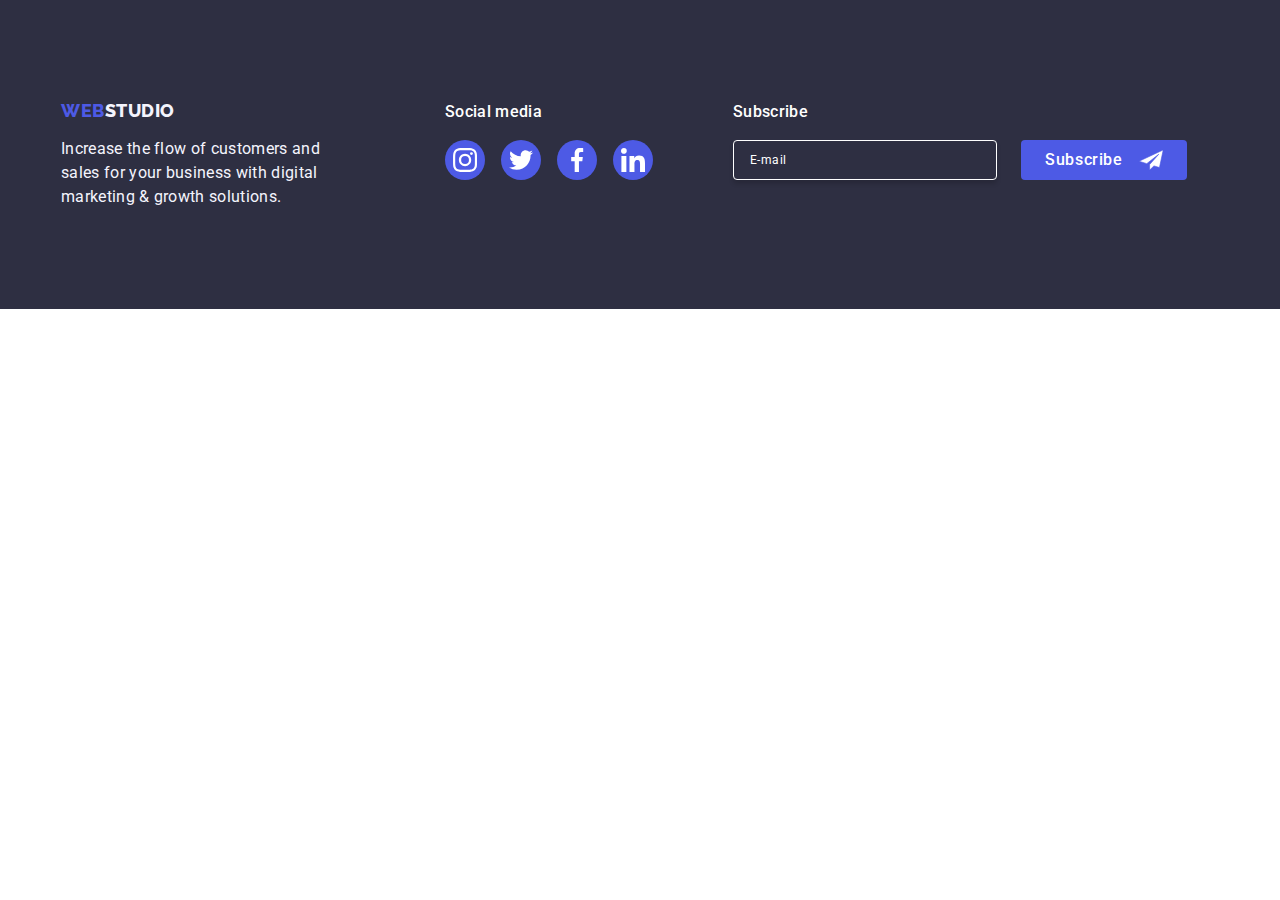
==== commit 0b1bcfd9: "footer adapt" ====
--- a/index.html
+++ b/index.html
@@ -20,7 +20,7 @@
 
   <body>
     <!-- Header -->
-    <header class="header">
+    <header class="header hide">
       <div class="container container-nav">
         <nav class="header-menu">
           <a class="logo" href="./index.html"
@@ -65,7 +65,7 @@
 
     <main>
       <!-- Hero -->
-      <section class="hero-section">
+      <section class="hero-section hide">
         <div class="container">
           <h1 class="title" id="studio">
             Effective Solutions for Your Business
@@ -491,7 +491,7 @@
     </main>
 
     <!-- Footer -->
-    <footer class="footer hide">
+    <footer class="footer">
       <div class="container">
         <div class="footer-logo-part">
           <a class="logo" href="./index.html"
--- a/css/styles.css
+++ b/css/styles.css
@@ -115,7 +115,7 @@
 
 .logo {
   font-family: "Raleway", sans-serif;
-  font-weight: 700;
+  font-weight: 800;
   text-decoration: none;
   text-transform: uppercase;
   font-size: 18px;
@@ -152,89 +152,119 @@
 }
 
 @media only screen and (min-width: 768px) {
+  .menu-toggle {
+    display: none;
+  }
+
   .header .nav {
     display: flex;
     justify-content: space-between;
     align-items: center;
     gap: 40px;
+    flex-basis: 251px;
+    margin-left: 120px;
+    margin-right: 120px;
+  }
+
+  .header .nav-link {
+    font-weight: 500;
+    text-align: left;
+    color: var(--dark);
+    padding-top: 24px;
+    padding-bottom: 24px;
+    line-height: 150%;
+    position: relative;
+    transition: color 250ms cubic-bezier(0.4, 0, 0.2, 1);
+  }
+
+  .header .nav-link::after {
+    display: block;
+    content: "";
+    position: absolute;
+    left: 0;
+    bottom: 0;
+    width: 100%;
+    height: 4px;
+    border-radius: 2px;
+    background-color: transparent;
+  }
+
+  .header .nav-link.current {
+    color: var(--pressed-state);
+    padding-bottom: 26px;
+  }
+
+  .header .nav-link.current::after {
+    content: "";
+    display: block;
+    width: 100%;
+    height: 4px;
+    border-radius: 2px;
+    background-color: var(--pressed-state);
+  }
+
+  .nav-link:active {
+    color: var(--pressed-state);
+  }
+
+  .nav-link:hover,
+  .nav-link:focus {
+    color: var(--pressed-state);
+  }
+
+  .address {
+    display: flex;
+    flex-direction: row;
+    flex-wrap: wrap;
+    align-items: center;
+    gap: 12px;
+  }
+
+  .address-link {
+    display: flex;
+    color: inherit;
+    font-style: normal;
+    font-size: 12px;
+    line-height: 117%;
+    transition: color 250ms cubic-bezier(0.4, 0, 0.2, 1);
+  }
+
+  .address-link:active {
+    color: var(--pressed-state);
+  }
+
+  .address-link:hover,
+  .address-link:focus {
+    color: var(--pressed-state);
+  }
+
+  .container-nav {
+    display: flex;
+    justify-content: space-between;
+    align-items: center;
+  }
+}
+
+@media only screen and (min-width: 1158px) {
+  .header .nav {
     flex-basis: 261px;
-
-    .header .nav-link {
-      font-weight: 500;
-      text-align: left;
-      color: var(--dark);
-      padding-top: 24px;
-      padding-bottom: 24px;
-      position: relative;
-      transition: color 250ms cubic-bezier(0.4, 0, 0.2, 1);
-    }
-
-    .header .nav-link::after {
-      display: block;
-      content: "";
-      position: absolute;
-      left: 0;
-      bottom: 0;
-      width: 100%;
-      height: 4px;
-      border-radius: 2px;
-      background-color: transparent;
-    }
-
-    .header .nav-link.current {
-      color: var(--pressed-state);
-    }
-
-    .header .nav-link.current::after {
-      content: "";
-      display: block;
-      width: 100%;
-      height: 4px;
-      border-radius: 2px;
-      background-color: var(--pressed-state);
-    }
-
-    .nav-link:active {
-      color: var(--pressed-state);
-    }
-
-    .nav-link:hover,
-    .nav-link:focus {
-      color: var(--pressed-state);
-    }
-
-    .address {
-      display: flex;
-      gap: 40px;
-      align-items: center;
-      padding-top: 24px;
-      padding-bottom: 24px;
-    }
-
-    .address-link {
-      display: flex;
-      color: inherit;
-      font-style: normal;
-      transition: color 250ms cubic-bezier(0.4, 0, 0.2, 1);
-    }
-
-    .address-link:active {
-      color: var(--pressed-state);
-    }
-
-    .address-link:hover,
-    .address-link:focus {
-      color: var(--pressed-state);
-    }
-
-    .container-nav {
-      display: flex;
-      justify-content: space-between;
-      align-items: center;
-    }
-  }
-}
-
+    margin-left: 0px;
+    margin-right: 332px;
+  }
+
+  .address {
+    display: flex;
+    gap: 40px;
+    align-items: center;
+    padding-top: 24px;
+    padding-bottom: 24px;
+  }
+
+  .address-link {
+    font-size: 16px;
+    line-height: 150%;
+  }
+}
 /* Hero */
 
 .hero-section {
@@ -334,6 +364,7 @@
   .features {
     padding-top: 120px;
     padding-bottom: 120px;
+    margin-bottom: 120px;
   }
 }
 
@@ -667,16 +698,21 @@
 
 .footer {
   background-color: var(--dark);
-  padding-top: 100px;
-  padding-bottom: 100px;
+  padding-top: 96px;
+  padding-bottom: 96px;
 }
 
 .footer .container {
   display: flex;
-}
+  flex-direction: column;
+  gap: 72px;
+  align-items: center;
+}
+
 .footer-logo-part {
-  max-width: 264px;
+  max-width: 268px;
   max-height: 112px;
+  text-align: center;
 }
 
 .footer .logo {
@@ -690,10 +726,13 @@
 .footer-text {
   text-align: left;
   color: var(--light);
+  font-weight: 400;
+  line-height: 150%;
 }
 
 .footer-socials {
-  margin-left: 120px;
+  margin-left: 110px;
+  margin-right: 110px;
   max-width: 208px;
 }
 
@@ -701,6 +740,7 @@
   font-weight: 500;
   line-height: 1.5;
   color: var(--white);
+  text-align: center;
 }
 
 .footer-list-icons {
@@ -730,6 +770,182 @@
 .footer-icons {
   fill: var(--white);
 }
+
+.subscribe-footer-form {
+  max-width: 398px;
+  width: 100%;
+  margin-left: 15px;
+  margin-right: 15px;
+}
+
+.subscribe-form-text {
+  color: var(--white);
+  font-weight: 500;
+  margin-bottom: 16px;
+  text-align: center;
+}
+
+.subscribe-form {
+  display: flex;
+  flex-direction: column;
+  align-items: center;
+  gap: 24px;
+}
+
+.subscribe-label {
+  max-width: 398px;
+  flex-basis: 100%;
+  height: 40px;
+}
+
+.subscribe-input {
+  width: 100%;
+  height: 100%;
+  padding-left: 16px;
+  padding-right: 346px;
+  padding-top: 8px;
+  padding-bottom: 8px;
+  color: var(--white);
+  opacity: 0.6;
+  background-color: transparent;
+  border: 1px solid var(--white);
+  border-radius: 4px;
+  box-shadow: 0px 4px 4px 0px rgba(0, 0, 0, 0.15);
+  outline: transparent;
+  font-size: 12px;
+  line-height: 200%;
+  letter-spacing: 0.04em;
+}
+
+.subscribe-input::placeholder {
+  color: currentColor;
+  width: 36px;
+}
+
+.subscribe-input:focus {
+  color: var(--primary-brand);
+}
+
+.subscribe-button {
+  display: inline-flex;
+  align-items: center;
+  justify-content: center;
+  padding: 8px 24px;
+  border: none;
+  gap: 16px;
+
+  font-weight: 500;
+  font-size: 16px;
+  line-height: 1.5;
+  letter-spacing: 0.04em;
+  color: #fff;
+  background-color: var(--primary-brand);
+  border-radius: 4px;
+  cursor: pointer;
+}
+
+.subscribe-icon {
+  stroke: var(--primary-brand);
+  fill: #fff;
+}
+
+.subscribe-button:hover,
+.subscribe-button:focus {
+  transition-property: background-color;
+  transition-duration: 250ms;
+  transition-timing-function: cubic-bezier(0.4, 0, 0.2, 1);
+  background-color: var(--pressed-state);
+}
+
+@media only screen and (min-width: 768px) {
+  .footer .container {
+    flex-direction: row;
+    flex-wrap: wrap;
+    column-gap: 24px;
+    row-gap: 72px;
+    align-items: baseline;
+  }
+
+  .footer-logo-part {
+    max-width: 264px;
+    text-align: left;
+    margin-left: 108px;
+  }
+
+  .footer-socials {
+    margin-left: 0px;
+  }
+
+  .footer-socials p {
+    text-align: left;
+  }
+
+  .subscribe-footer-form {
+    margin-left: 108px;
+  }
+
+  .subscribe-form-text {
+    text-align: left;
+  }
+
+  .subscribe-form {
+    display: flex;
+    flex-direction: row;
+    align-items: start;
+  }
+
+  .subscribe-input {
+    width: 264px;
+    padding-left: 16px;
+    padding-right: 221px;
+    padding-top: 8px;
+    padding-bottom: 8px;
+  }
+}
+
+@media only screen and (min-width: 1158px) {
+  .footer {
+    padding-top: 100px;
+    padding-bottom: 100px;
+  }
+
+  .footer .container {
+    display: flex;
+    flex-wrap: nowrap;
+    gap: 0;
+    padding: 0;
+  }
+
+  .footer-logo-part {
+    margin-left: 0px;
+  }
+
+  .footer-text {
+    width: 264px;
+  }
+
+  .footer-socials {
+    margin-left: 120px;
+    margin-right: 80px;
+  }
+
+  .subscribe-footer-form {
+    max-width: 453px;
+    margin-left: 0px;
+    margin-right: 0px;
+  }
+
+  .subscribe-label {
+    max-width: 264px;
+  }
+
+  .subscribe-input {
+    padding: 8px 16px;
+    opacity: 1;
+  }
+}
+
+/*Portfolio*/
 
 .portfolio-page {
   padding-top: 96px;
@@ -977,13 +1193,19 @@
   left: 50%;
   transform: translateX(-50%) translateY(-50%) scale(1);
   border-radius: 4px;
-  width: 408px;
+  max-width: 392px;
+  width: 90%;
   min-height: 584px;
   box-shadow: 0 2px 1px 0 rgba(0, 0, 0, 0.2), 0 1px 3px 0 rgba(0, 0, 0, 0.12),
     0 1px 1px 0 rgba(0, 0, 0, 0.14);
   background: var(--modal-background);
 }
 
+@media only screen and (min-width: 768px) {
+  .modal {
+    max-width: 408px;
+  }
+}
 .modal-btn {
   cursor: pointer;
   position: absolute;
@@ -1029,7 +1251,7 @@
   margin-bottom: 4px;
   font-weight: 400;
   font-size: 12px;
-  line-height: 1.16667;
+  line-height: 117%;
   letter-spacing: 0.04em;
   color: var(--subtle-text);
 }
@@ -1102,7 +1324,7 @@
   margin-top: 12px;
   font-weight: 400;
   font-size: 12px;
-  line-height: 1.16667;
+  line-height: 117%;
   letter-spacing: 0.04em;
   color: var(--subtle-text);
   cursor: pointer;
@@ -1159,6 +1381,7 @@
   background-color: var(--primary-brand);
   border: none;
   border-radius: 4px;
+  width: 169px;
   cursor: pointer;
   padding: 16px 32px;
   transition: background-color 250ms cubic-bezier(0.4, 0, 0.2, 1);
@@ -1171,88 +1394,9 @@
   letter-spacing: 0.04em;
   text-align: center;
   color: var(--white);
-  width: 105px;
 }
 
 .agreement-button:hover,
 .agreement-button:focus {
   background-color: var(--pressed-state);
 }
-
-.subscribe-footer-form {
-  max-width: 453px;
-  width: 100%;
-  margin-left: 80px;
-}
-
-.subscribe-form-text {
-  color: var(--white);
-  font-weight: 500;
-  margin-bottom: 16px;
-}
-
-.subscribe-form {
-  display: flex;
-  align-items: center;
-  gap: 24px;
-}
-
-.subscribe-label {
-  max-width: 264px;
-  flex-basis: 100%;
-  height: 40px;
-}
-
-.subscribe-input {
-  width: 100%;
-  height: 100%;
-  padding: 8px 16px;
-  color: var(--white);
-  background-color: transparent;
-  border: 1px solid var(--white);
-  border-radius: 4px;
-  box-shadow: 0px 4px 4px 0px rgba(0, 0, 0, 0.15);
-  outline: transparent;
-  font-size: 12px;
-  line-height: 2;
-  letter-spacing: 0, 04em;
-}
-
-.subscribe-input::placeholder {
-  color: currentColor;
-}
-
-.subscribe-input:focus {
-  color: var(--primary-brand);
-}
-
-.subscribe-button {
-  display: inline-flex;
-  align-items: center;
-  justify-content: center;
-  padding: 8px 24px;
-  border: none;
-  gap: 16px;
-
-  font-weight: 500;
-  font-size: 16px;
-  line-height: 1.5;
-  letter-spacing: 0.04em;
-  color: #fff;
-  background-color: var(--primary-brand);
-  border-radius: 4px;
-  cursor: pointer;
-}
-
-.subscribe-icon {
-  stroke: var(--primary-brand);
-  fill: #fff;
-}
-
-.subscribe-button:hover,
-.subscribe-button:focus {
-  transition-property: background-color;
-  transition-duration: 250ms;
-  transition-timing-function: cubic-bezier(0.4, 0, 0.2, 1);
-  background-color: var(--pressed-state);
-}
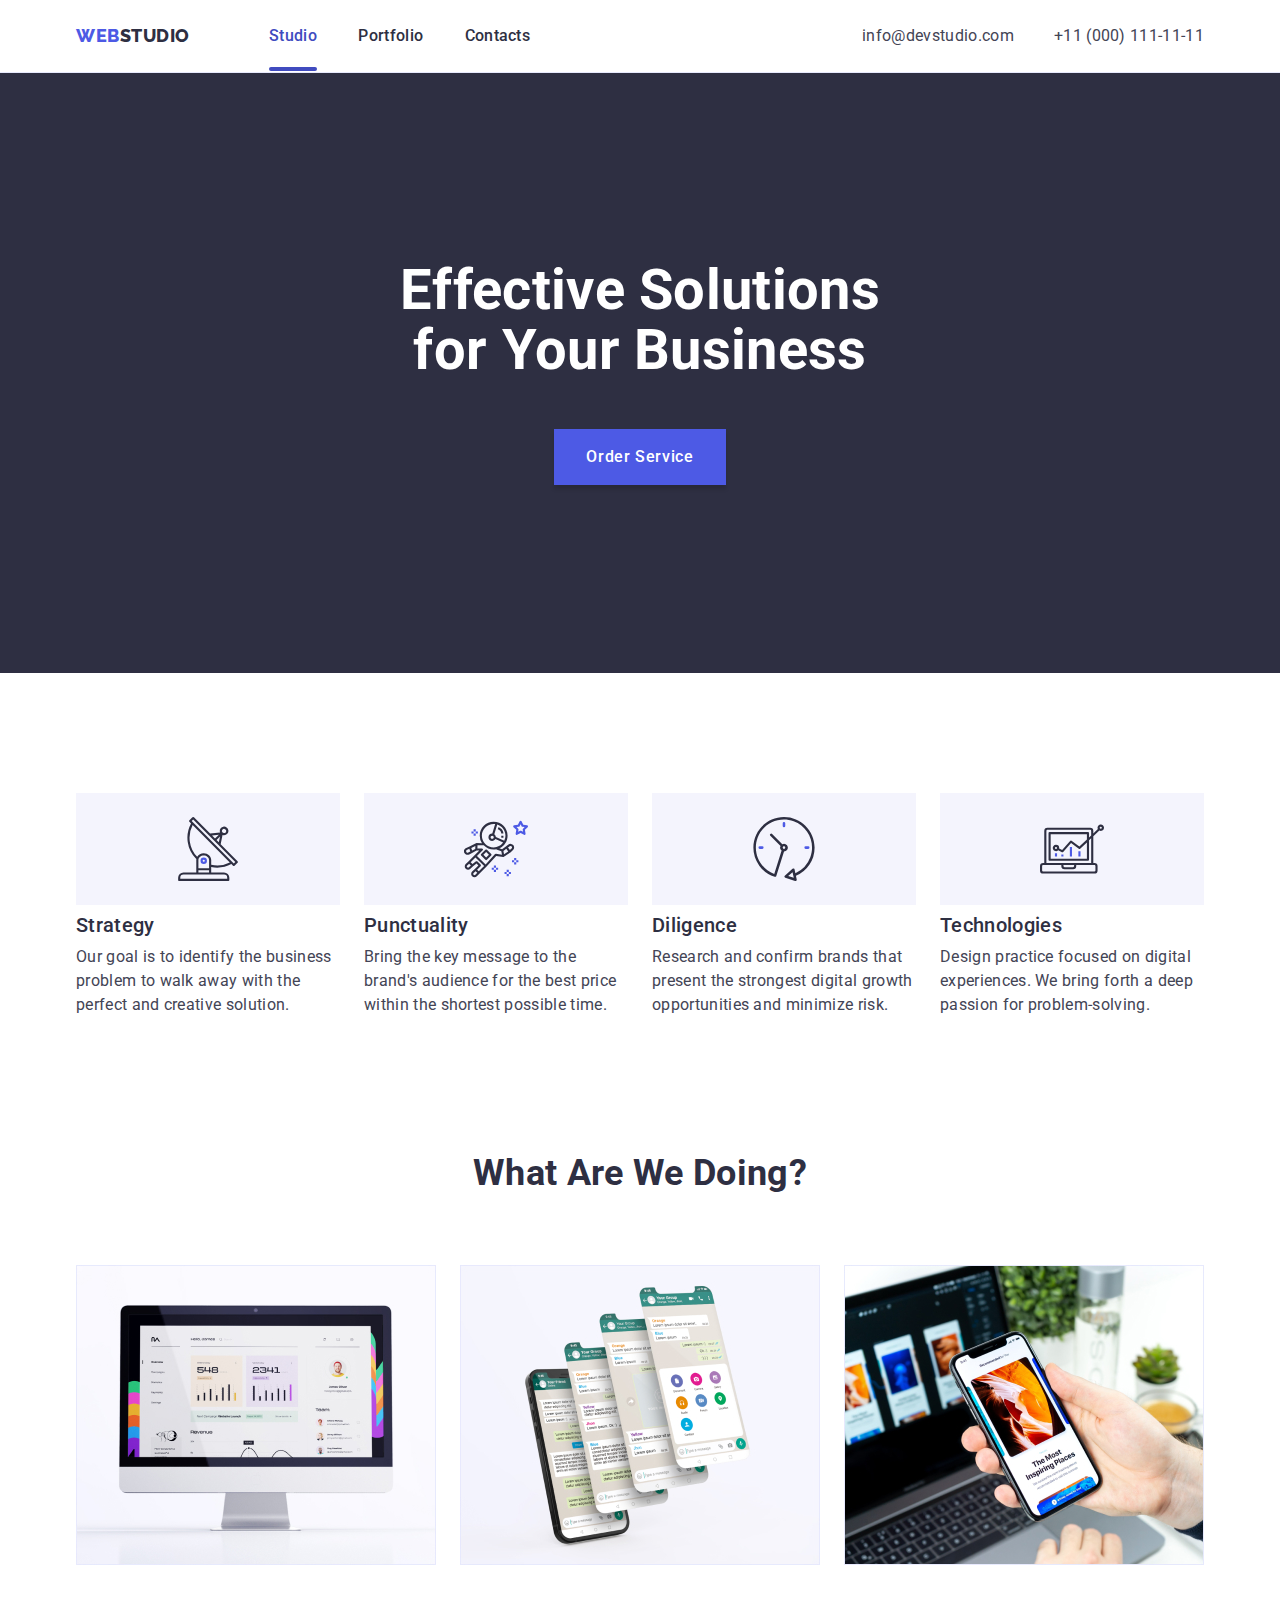
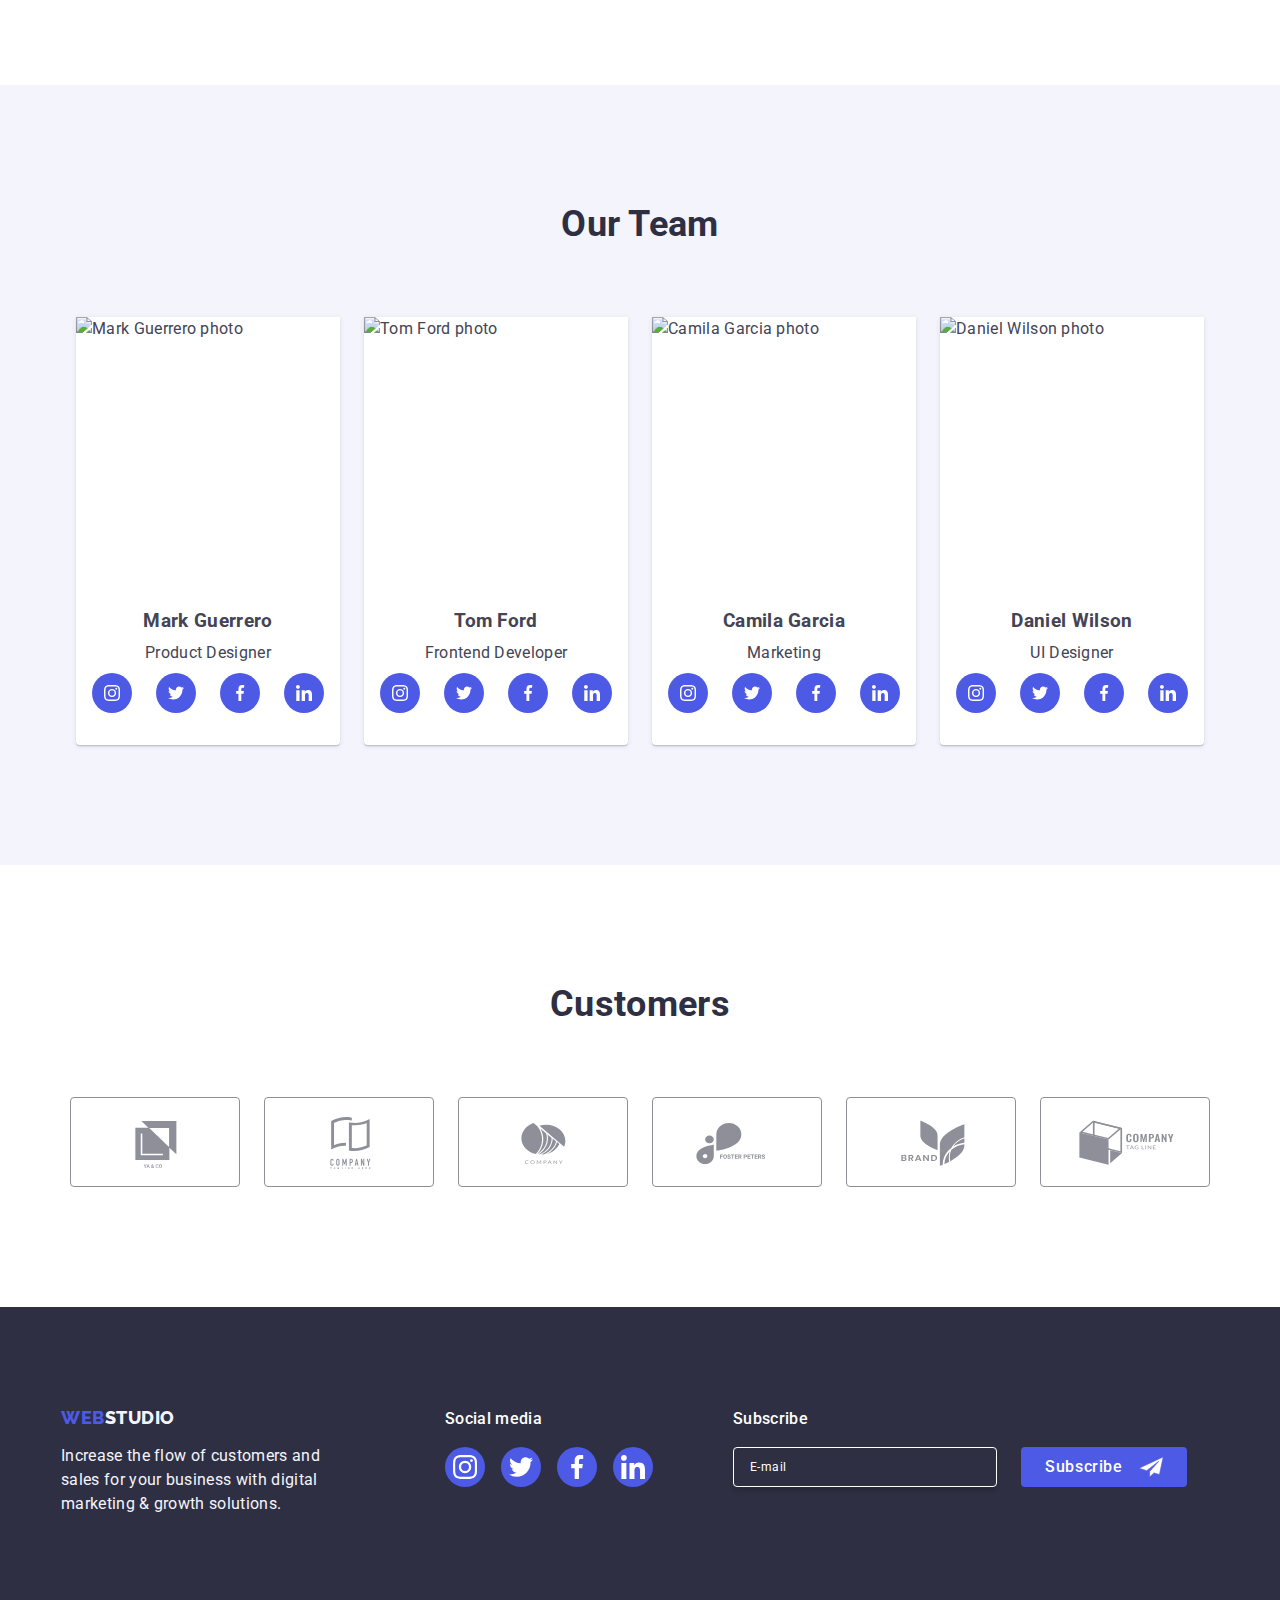
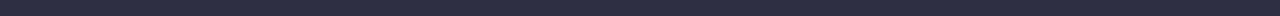
==== commit 370e95a1: "modal menu close" ====
--- a/index.html
+++ b/index.html
@@ -20,7 +20,7 @@
 
   <body>
     <!-- Header -->
-    <header class="header hide">
+    <header class="header">
       <div class="container container-nav">
         <nav class="header-menu">
           <a class="logo" href="./index.html"
@@ -65,7 +65,7 @@
 
     <main>
       <!-- Hero -->
-      <section class="hero-section hide">
+      <section class="hero-section">
         <div class="container">
           <h1 class="title" id="studio">
             Effective Solutions for Your Business
@@ -76,7 +76,7 @@
         </div>
       </section>
       <!-- Features -->
-      <section class="features hide">
+      <section class="features">
         <div class="container">
           <h2 class="visually-hidden">Our Features</h2>
           <ul class="features-list">
@@ -132,7 +132,7 @@
         </div>
       </section>
       <!-- Works -->
-      <section class="works-section hide">
+      <section class="works-section">
         <div class="container">
           <h2 class="section-title">What Are We Doing?</h2>
           <ul class="works-list">
@@ -164,7 +164,7 @@
         </div>
       </section>
       <!-- Team -->
-      <section class="id-section hide">
+      <section class="id-section">
         <div class="container">
           <h2 class="section-title" id="contacts">Our Team</h2>
           <ul class="team-list">
@@ -439,7 +439,7 @@
         </div>
       </section>
       <!-- Customers -->
-      <section class="customers hide">
+      <section class="customers">
         <div class="container">
           <h2 class="customers-title">Customers</h2>
           <ul class="customers-list">
@@ -587,8 +587,11 @@
 
     <!-- Madal-menu -->
     <div class="menu-container js-menu-container" id="mobile-menu">
-      <button class="menu-toggle js-close-menu" aria-label="Close menu button">
-        <svg class="menu-toggle-icon" width="8" height="8">
+      <button
+        class="menu-toggle-close js-close-menu"
+        aria-label="Close menu button"
+      >
+        <svg class="toggle-icon-close" width="24" height="24">
           <use href="./images/icons.svg#icon-close"></use>
         </svg>
       </button>
--- a/css/styles.css
+++ b/css/styles.css
@@ -1139,6 +1139,30 @@
   color: var(--body-text);
 }
 
+.menu-toggle-close {
+  position: absolute;
+  top: 24px;
+  right: 24px;
+  width: 24px;
+  height: 24px;
+  border-radius: 50%;
+  display: flex;
+  align-items: center;
+  justify-content: center;
+  padding: 0;
+  background: transparent;
+  border: 1px solid #e7e9fc;
+  cursor: pointer;
+}
+
+.toggle-icon-close {
+  width: 8px;
+  height: 8px;
+  transition-property: fill;
+  transition-duration: 250ms;
+  transition-timing-function: cubic-bezier(0.4, 0, 0.2, 1);
+}
+
 @media only screen and (max-width: 427px) {
   .contact-link.accent {
     font-size: 25px;
